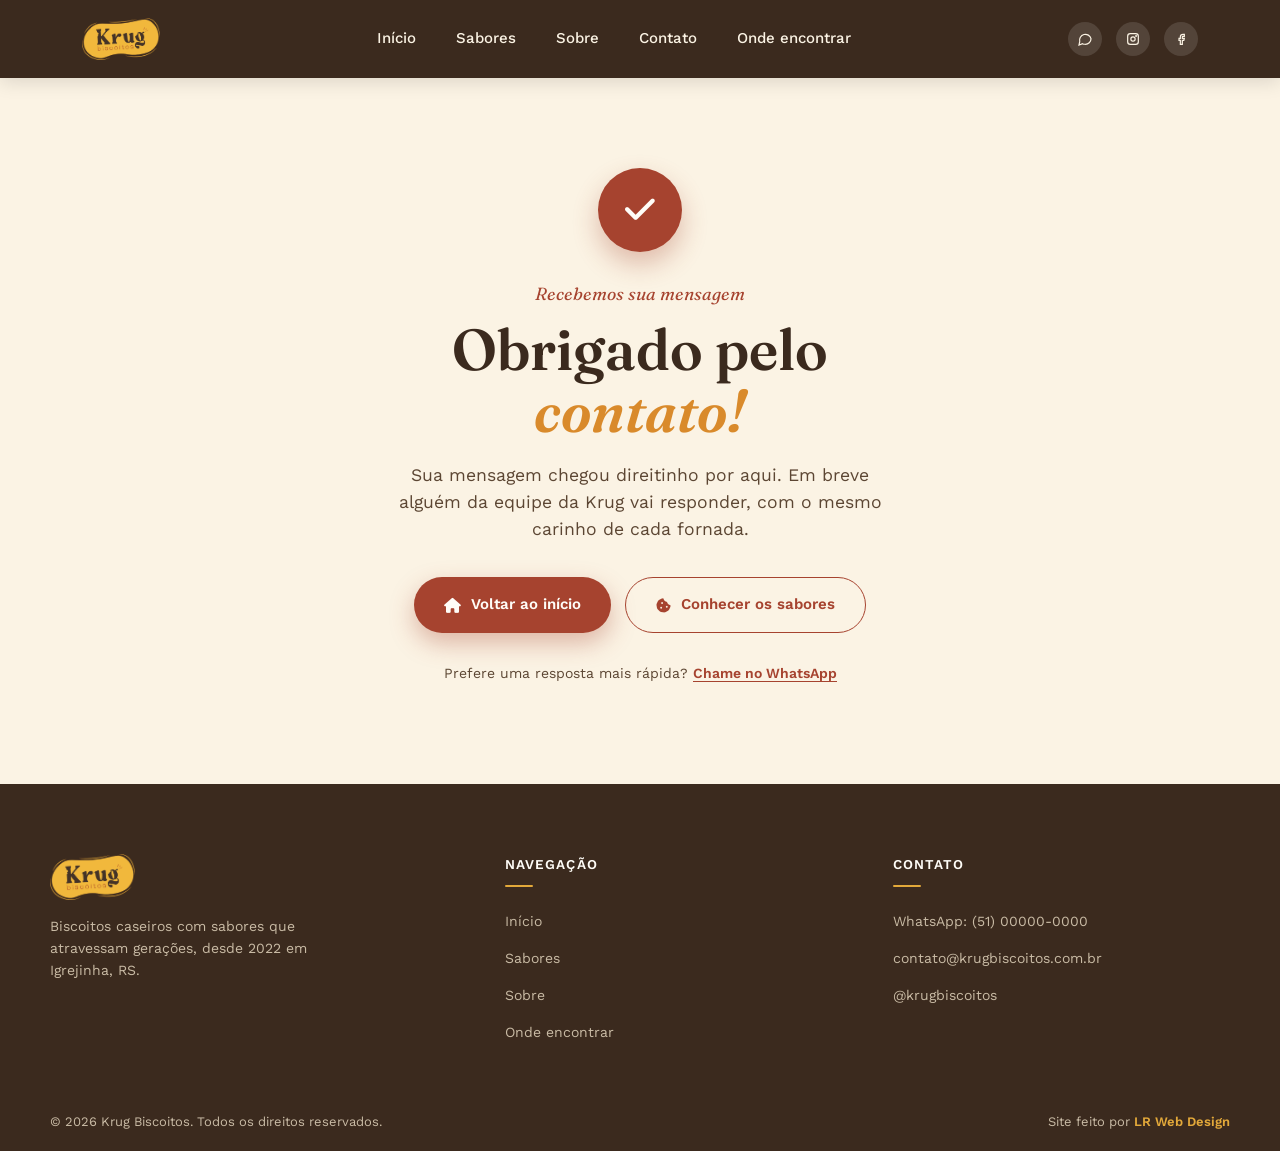
==== obrigado.html @ 1821d2ed "novos ajustes" ====
<!DOCTYPE html>
<html lang="pt-BR">
<head>
  <meta charset="UTF-8">
  <meta name="viewport" content="width=device-width, initial-scale=1">
  <title>Mensagem enviada | Krug Biscoitos</title>
  <meta name="robots" content="noindex"> <!-- para o Google não listar esta página -->

  <!-- Copie do sabores.html: o link do favicon e o do Font Awesome -->

  <link rel="stylesheet" href="css/style.css">
  <link rel="stylesheet" href="https://cdnjs.cloudflare.com/ajax/libs/font-awesome/6.5.1/css/all.min.css">
  <link rel="stylesheet" href="https://cdnjs.cloudflare.com/ajax/libs/font-awesome/6.5.1/css/all.min.css">
</head>
<body>

<header class="site-header">
  <div class="wrap">
    <a href="index.html" class="brand"><img src="assets/logo-krug.png" alt="Krug Biscoitos"></a>
    <nav class="main-nav">
      <ul>
        <li><a href="index.html">Início</a></li>
        <li><a href="sabores.html">Sabores</a></li>
        <li><a href="index.html#sobre">Sobre</a></li>
        <li><a href="index.html#contato">Contato</a></li>
        <li><a href="index.html#onde-encontrar">Onde encontrar</a></li>
      </ul>
    </nav>
    <div class="social-links">
      <a href="#" aria-label="WhatsApp"><svg viewBox="0 0 24 24" width="16" height="16" fill="none" stroke="currentColor" stroke-width="1.8"><path d="M21 11.5a8.4 8.4 0 0 1-8.9 8.4 8.5 8.5 0 0 1-3.8-.9L3 21l1.1-5.1a8.4 8.4 0 1 1 16.9-4.4Z"/></svg></a>
      <a href="#" aria-label="Instagram"><svg viewBox="0 0 24 24" width="16" height="16" fill="none" stroke="currentColor" stroke-width="1.8"><rect x="4" y="4" width="16" height="16" rx="4"/><circle cx="12" cy="12" r="3.2"/><circle cx="16.6" cy="7.4" r="0.6" fill="currentColor"/></svg></a>
      <a href="#" aria-label="Facebook"><svg viewBox="0 0 24 24" width="16" height="16" fill="none" stroke="currentColor" stroke-width="1.8"><path d="M15 8h2V5h-2a4 4 0 0 0-4 4v2H9v3h2v6h3v-6h2.2l.8-3H14V9c0-.6.4-1 1-1Z"/></svg></a>
    </div>
    <button class="nav-toggle" aria-label="Abrir menu" aria-expanded="false">
      <span></span><span></span><span></span>
    </button>
  </div>
  <nav class="mobile-nav">
    <ul>
      <li><a href="index.html">Início</a></li>
      <li><a href="sabores.html">Sabores</a></li>
      <li><a href="index.html#sobre">Sobre</a></li>
      <li><a href="index.html#contato">Contato</a></li>
      <li><a href="index.html#onde-encontrar">Onde encontrar</a></li>
    </ul>
  </nav>
</header>
</header>

<main class="obrigado">
  <div class="obrigado-inner">
    <div class="obrigado-check"><i class="fa-solid fa-check"></i></div>
    <p class="eyebrow">Recebemos sua mensagem</p>
    <h1>Obrigado pelo <em>contato!</em></h1>
    <p>
      Sua mensagem chegou direitinho por aqui. Em breve alguém da equipe da
      Krug vai responder, com o mesmo carinho de cada fornada.
    </p>
    <div class="obrigado-botoes">
      <a href="index.html" class="btn btn-primary"><i class="fa-solid fa-house"></i> Voltar ao início</a>
      <a href="sabores.html" class="btn btn-outline"><i class="fa-solid fa-cookie-bite"></i> Conhecer os sabores</a>
    </div>
    <p class="obrigado-nota">
      Prefere uma resposta mais rápida?
      <a href="HTTPS://WA.ME/5551980302546" target="_blank" rel="noopener">Chame no WhatsApp</a>
    </p>
  </div>
</main>

<footer>
  <div class="wrap footer-top">
    <div class="footer-brand">
      <img src="assets/logo-krug.png" alt="Krug Biscoitos">
      <p>Biscoitos caseiros com sabores que atravessam gerações, desde 2022 em Igrejinha, RS.</p>
    </div>
    <div class="footer-col">
      <h4>Navegação</h4>
      <ul>
        <li><a href="index.html">Início</a></li>
        <li><a href="sabores.html">Sabores</a></li>
        <li><a href="index.html#sobre">Sobre</a></li>
        <li><a href="index.html#onde-encontrar">Onde encontrar</a></li>
      </ul>
    </div>
    <div class="footer-col">
      <h4>Contato</h4>
      <ul>
        <li><a href="#">WhatsApp: (51) 00000-0000</a></li>
        <li><a href="#">contato@krugbiscoitos.com.br</a></li>
        <li><a href="#">@krugbiscoitos</a></li>
      </ul>
    </div>
  </div>
  <div class="wrap footer-bottom">
    <span>&copy; 2026 Krug Biscoitos. Todos os direitos reservados.</span>
    <span>Site feito por <a href="https://lrwebdesign.com.br" target="_blank">LR Web Design</a></span>
  </div>
</footer>

<script src="js/main.js"></script>
</body>
</html>
---- css/style.css ----
@import url("https://fonts.googleapis.com/css2?family=Fraunces:ital,opsz,wght@0,9..144,400;0,9..144,500;0,9..144,600;1,9..144,500&family=Work+Sans:wght@400;500;600&display=swap");

:root {
  --cream: #fbf3e4;
  --cream-dark: #f1e4c8;
  --ink: #3b2a1e;
  --ink-soft: #5c4633;
  --mustard: #e3a93a;
  --mustard-deep: #c98a22;
  --terracotta: #a6432f;
  --terracotta-deep: #8a3524;
  --white: #fffdf8;

  --serif: "Fraunces", Georgia, serif;
  --sans: "Work Sans", -apple-system, sans-serif;

  --container: 1180px;
}

* {
  margin: 0;
  padding: 0;
  box-sizing: border-box;
}

html {
  scroll-behavior: smooth;
}

body {
  font-family: var(--sans);
  color: var(--ink);
  background: var(--cream);
  line-height: 1.55;
  -webkit-font-smoothing: antialiased;
}

img {
  max-width: 100%;
  display: block;
}

a {
  color: inherit;
  text-decoration: none;
}

.wrap {
  max-width: var(--container);
  margin: 0 auto;
  padding: 0 32px;
}

h1,
h2,
h3 {
  font-family: var(--serif);
  font-weight: 600;
  color: var(--ink);
  line-height: 1.1;
}

/* ---------- Placeholder photo blocks ----------
   Swap the element carrying .ph-photo for a real <img>.
   data-ph shows what should go there; remove it once replaced. */
.ph-photo {
  position: relative;
  background: repeating-linear-gradient(
    135deg,
    #e9d7b3,
    #e9d7b3 12px,
    #e0cb9e 12px,
    #e0cb9e 24px
  );
  display: flex;
  align-items: flex-end;
  overflow: hidden;
}
.ph-photo::after {
  content: attr(data-ph);
  display: block;
  width: 100%;
  padding: 10px 14px;
  font-size: 13px;
  font-family: var(--sans);
  color: var(--white);
  background: rgba(59, 42, 30, 0.72);
}

/* ---------- Scroll reveal ---------- */
.reveal {
  opacity: 0;
  transform: translateY(26px);
  transition:
    opacity 0.7s ease,
    transform 0.7s ease;
}
.reveal.is-visible {
  opacity: 1;
  transform: translateY(0);
}
@media (prefers-reduced-motion: reduce) {
  .reveal {
    transition: none;
    opacity: 1;
    transform: none;
  }
}
/* ---------- Header ---------- */
body {
  padding-top: 0px;
}
.site-header {
  position: sticky;
  top: 0;
  left: 0;
  right: 0;
  z-index: 100;
  padding: 18px 0;
  background: var(--ink);
  box-shadow: 0 4px 18px rgba(0, 0, 0, 0.12);
  transition: box-shadow 0.3s ease;
}
.site-header.is-scrolled {
  box-shadow: 0 10px 28px rgba(0, 0, 0, 0.32);
}
.site-header .wrap {
  display: flex;
  align-items: center;
  justify-content: space-between;
}
.brand img {
  height: 42px;
  transform-origin: left center;
  transition: transform 0.3s ease;
}
.site-header.is-scrolled .brand img {
  transform: scale(0.88);
}

/* Menu desktop */
.main-nav ul {
  list-style: none;
  display: flex;
  gap: 40px;
  align-items: center;
}
.main-nav a {
  position: relative;
  display: inline-block;
  font-size: 15px;
  font-weight: 500;
  color: var(--cream);
  padding: 6px 0;
  transition: color 0.2s ease;
}
/* tracinho que cresce */
.main-nav a::after {
  content: "";
  position: absolute;
  left: 0;
  right: 0;
  bottom: 0;
  height: 2px;
  border-radius: 2px;
  background: var(--mustard);
  transform: scaleX(0);
  transform-origin: left;
  transition: transform 0.3s ease;
}
/* migalha em cima do link ativo */
.main-nav a::before {
  content: "";
  position: absolute;
  top: -7px;
  left: 50%;
  width: 6px;
  height: 6px;
  border-radius: 50%;
  background: var(--mustard);
  transform: translateX(-50%) scale(0);
  transition: transform 0.35s cubic-bezier(0.34, 1.56, 0.64, 1);
}
.main-nav a:hover,
.main-nav a.is-active {
  color: var(--mustard);
}
.main-nav a:hover::after,
.main-nav a.is-active::after {
  transform: scaleX(1);
}
.main-nav a.is-active::before {
  transform: translateX(-50%) scale(1);
}

.social-links {
  display: flex;
  gap: 14px;
}
.social-links a {
  width: 34px;
  height: 34px;
  border-radius: 50%;
  background: rgba(255, 255, 255, 0.12);
  display: flex;
  align-items: center;
  justify-content: center;
  color: var(--cream);
  font-size: 15px;
  transition:
    background 0.2s ease,
    transform 0.2s ease;
}
.social-links a:hover {
  background: var(--terracotta);
  transform: translateY(-2px);
}

/* Botão hamburguer (some no desktop, aparece no mobile) */
.nav-toggle {
  display: none;
  flex-direction: column;
  justify-content: center;
  gap: 5px;
  width: 40px;
  height: 40px;
  border: none;
  background: transparent;
  cursor: pointer;
  padding: 0;
  flex-shrink: 0;
}
.nav-toggle span {
  display: block;
  width: 24px;
  height: 2px;
  background: var(--cream);
  border-radius: 2px;
  transition:
    transform 0.25s ease,
    opacity 0.25s ease;
}
.nav-toggle[aria-expanded="true"] span:nth-child(1) {
  transform: translateY(7px) rotate(45deg);
}
.nav-toggle[aria-expanded="true"] span:nth-child(2) {
  opacity: 0;
}
.nav-toggle[aria-expanded="true"] span:nth-child(3) {
  transform: translateY(-7px) rotate(-45deg);
}

/* Painel do menu mobile (escondido por padrão, aberto via JS) */
.mobile-nav {
  position: absolute;
  top: 100%;
  left: 0;
  right: 0;
  max-height: 0;
  overflow: hidden;
  background: var(--ink);
  transition: max-height 0.35s ease;
}
.mobile-nav ul {
  list-style: none;
  padding: 8px 32px 20px;
  display: grid;
  gap: 4px;
}
.mobile-nav a {
  display: block;
  padding: 12px 4px;
  font-size: 16px;
  font-weight: 500;
  color: var(--cream);
  border-bottom: 1px solid rgba(255, 255, 255, 0.08);
  transition:
    color 0.2s ease,
    padding-left 0.2s ease;
}
.mobile-nav a:hover,
.mobile-nav a.is-active {
  color: var(--mustard);
  padding-left: 12px;
}
.site-header.nav-open .mobile-nav {
  max-height: 400px;
}

/* Itens entram um por um */
.mobile-nav li {
  opacity: 0;
  transform: translateY(-10px);
  transition:
    opacity 0.3s ease,
    transform 0.3s ease;
}
.site-header.nav-open .mobile-nav li {
  opacity: 1;
  transform: translateY(0);
}
.site-header.nav-open .mobile-nav li:nth-child(1) {
  transition-delay: 0.08s;
}
.site-header.nav-open .mobile-nav li:nth-child(2) {
  transition-delay: 0.13s;
}
.site-header.nav-open .mobile-nav li:nth-child(3) {
  transition-delay: 0.18s;
}
.site-header.nav-open .mobile-nav li:nth-child(4) {
  transition-delay: 0.23s;
}
.site-header.nav-open .mobile-nav li:nth-child(5) {
  transition-delay: 0.28s;
}

@media (prefers-reduced-motion: reduce) {
  .site-header,
  .brand img,
  .main-nav a,
  .main-nav a::before,
  .main-nav a::after,
  .mobile-nav,
  .mobile-nav li {
    transition: none;
  }
}
/* ---------- Hero ---------- */
.hero {
  position: relative;
  min-height: calc(100vh - 84px);
  display: flex;
  align-items: flex-end;
  color: var(--white);
}
.hero .ph-photo {
  position: absolute;
  inset: 0;
  z-index: -2;
  background-attachment: fixed;
}

.hero::before {
  content: "";
  position: absolute;
  inset: 0;
  background-image:
    linear-gradient(
      180deg,
      rgba(20, 13, 7, 0.15) 0%,
      rgba(20, 13, 7, 0.75) 65%,
      rgba(20, 13, 7, 0.85) 100%
    ),
    url(../imagens/imagens/hero_krug_biscoitos.png);
  background-position: center;
  background-size: cover;
  z-index: -1;
}
.hero-content {
  padding: 0 32px 90px;
  max-width: 620px;
  margin-left: max(24px, calc((100vw - var(--container)) / 2 - 80px));
}
.hero-badge {
  display: inline-flex;
  align-items: center;
  gap: 10px;
  font-size: 14px;
  color: var(--mustard);
  margin-bottom: 22px;
}
.hero-badge::before {
  content: "";
  width: 26px;
  height: 1px;
  background: var(--mustard);
}

.hero h1 {
  font-size: clamp(2.6rem, 6vw, 4.4rem);
  margin-bottom: 22px;
  color: var(--white);
}
.hero h1 em {
  font-style: italic;
  color: var(--mustard);
}
.hero p {
  font-size: 1.05rem;
  max-width: 440px;
  color: #f1e9da;
  margin-bottom: 34px;
}

@media (max-width: 700px) {
  .hero::before {
    background-position: 75% center;
  }
  .hero-content {
    padding-bottom: 0px; /* era 90px vindo do desktop */
  }
  .hero-badge {
    font-size: 14px;
    margin-bottom: 12px;
  }
  .hero h1 {
    font-size: clamp(2.5rem, 8vw, 2.6rem);
    margin-bottom: 12px;
  }
  .hero p {
    font-size: 0.92rem;
    max-width: 100%;
    margin-bottom: 16px;
  }
  .hero .btn {
    padding: 10px 22px;
    font-size: 14px;
  }
}

.hero-highlights {
  display: none; /* escondido por padrão (mobile) */
}

@media (min-width: 901px) {
  .hero-highlights {
    display: flex;
    gap: 38px;
    position: absolute;
    left: 50%;
    transform: translateX(
      -15%
    ); /* puxa levemente pra direita do centro exato */
    bottom: 90px;
    z-index: 1;
  }
  .highlight-item {
    display: flex;
    flex-direction: column;
    align-items: center;
    text-align: center;
    gap: 12px;
  }
  .highlight-item i {
    font-size: 34px;
    color: var(--mustard);
  }
  .highlight-item span {
    font-size: 14px;
    font-weight: 600;
    color: var(--white);
    max-width: 110px;
    line-height: 1.3;
  }
}

.btn {
  display: inline-flex;
  align-items: center;
  gap: 10px;
  padding: 15px 30px;
  border-radius: 999px;
  font-family: var(--sans);
  font-weight: 600;
  font-size: 15px;
  border: none;
  cursor: pointer;
  transition:
    transform 0.2s ease,
    box-shadow 0.2s ease;
}
.btn:hover {
  transform: translateY(-2px);
}
.btn-primary {
  background: var(--terracotta);
  color: var(--white);
  box-shadow: 0 10px 24px rgba(166, 67, 47, 0.35);
}
.btn-primary:hover {
  background: var(--terracotta-deep);
}
.btn-outline {
  background: transparent;
  border: 1.5px solid currentColor;
}

.scroll-hint {
  display: inline-flex;
  align-items: center;
  gap: 10px;
  font-family: var(--serif);
  font-style: italic;
  font-size: 1.05rem;
  color: var(--terracotta);
}
.scroll-hint svg {
  width: 20px;
  height: 20px;
  animation: hint-bounce 1.8s ease-in-out infinite;
}
@keyframes hint-bounce {
  0%,
  100% {
    transform: translateY(0);
  }
  50% {
    transform: translateY(5px);
  }
}
@media (prefers-reduced-motion: reduce) {
  .scroll-hint svg {
    animation: none;
  }
}

/* Seta do botão "Conheça nossos momentos": aponta para a direita (as imagens) */
.momentos .scroll-hint svg {
  rotate: -90deg; /* a seta que apontava pra baixo passa a apontar pra direita */
}

/* No celular a galeria fica acima do texto, então a seta aponta pra cima */
@media (max-width: 900px) {
  .momentos .scroll-hint svg {
    rotate: 180deg;
  }
}

/* Ícones do hero com fundo redondo */
.highlight-item i {
  width: 72px;
  height: 72px;
  border-radius: 50%;
  display: flex;
  align-items: center;
  justify-content: center;
  font-size: 28px;
  color: var(--mustard);
  background: rgba(255, 255, 255, 0.14);
  -webkit-backdrop-filter: blur(6px);
  backdrop-filter: blur(6px);
  transition:
    transform 0.25s ease,
    background 0.25s ease;
}
.highlight-item:hover i {
  transform: translateY(-4px);
  background: rgba(255, 255, 255, 0.22);
}

/* ---------- Section basics ---------- */
section {
  padding: 120px 0;
}
.eyebrow {
  font-family: var(--serif);
  font-style: italic;
  font-size: 1.05rem;
  color: var(--terracotta);
  margin-bottom: 14px;
}
.section-head {
  max-width: 620px;
  margin-bottom: 64px;
}
.section-head h2 {
  font-size: clamp(1.9rem, 3.4vw, 2.7rem);
}
.section-head p {
  color: var(--ink-soft);
  margin-top: 18px;
  font-size: 1.05rem;
}

/* ---------- Momentos ---------- */
.momentos {
  background: var(--cream);
  display: flex;
  align-items: stretch;
  height: 640px;
  overflow: hidden;
  padding: 0; /* zera qualquer padding herdado de "section" */
  box-sizing: border-box; /* garante que padding não some por fora da altura */
}

.momentos-text-wrap {
  flex: 0 0 38%;
  min-width: 0;
  display: flex;
  align-items: center;
  padding: 60px 40px 60px max(24px, calc((100vw - var(--container)) / 2 - 80px));
}
.momentos-text {
  max-width: 500px;
}
.momentos-text h2 {
  margin-bottom: 22px;
  font-size: clamp(2rem, 3vw, 2.8rem);
}
.momentos-text p {
  color: var(--ink-soft);
  margin-bottom: 30px;
  font-size: 1.1rem;
}

.momentos-text .eyebrow {
  font-size: clamp(2rem, 3vw, 2.8rem);
  color: var(--terracotta);
}

.momentos-text .scroll-hint {
  display: inline-flex;
  align-items: center;
  gap: 8px;
  padding: 10px 20px;
  border: 1px solid currentColor; /* usa a mesma cor do texto na borda */
  border-radius: 999px;
  background-color: #8a3524; /* 999px = totalmente arredondado (pill) */
  color: var(--cream-dark);
}

.momentos-gallery {
  flex: 1 1 62%; /* galeria ocupa o resto, maior que o texto */
  min-width: 0;
  min-height: 0; /* <- ESSENCIAL: sem isso o grid interno estoura a section */
  height: 100%;
  display: grid;
  grid-template-columns: repeat(5, 1fr);
  grid-template-rows: repeat(4, 1fr);
  grid-template-areas:
    "a a b c d"
    "a a b e d"
    "f g h h i"
    "f j k l i";
}

.momentos-gallery .g1 {
  grid-area: a;
}
/* Vídeo dentro da galeria: preenche o quadro, sem barra de controles */
.momentos-gallery .ph-photo video {
  position: absolute;
  inset: 0;
  width: 100%;
  height: 100%;
  object-fit: cover;
  object-position: center; /* enquadramento: veja a dica abaixo */
  display: block;
  pointer-events: none; /* impede que os controles apareçam ao passar o mouse */
}
.momentos-gallery .ph-photo video::-webkit-media-controls,
.momentos-gallery .ph-photo video::-webkit-media-controls-panel,
.momentos-gallery
  .ph-photo
  video::-webkit-media-controls-start-playback-button {
  display: none !important;
}
/* Vídeo da galeria: quadro alto, ocupando 2 linhas da grade */
/* Vídeos com lugar definido na grade */
.momentos-gallery .g2 {
  grid-area: b;
}
.momentos-gallery .g2,
.momentos-gallery .g10 {
  background: #2a1a10; /* cor de fundo enquanto o vídeo carrega */
}
.momentos-gallery .g3 {
  grid-area: c;
}
.momentos-gallery .g4 {
  grid-area: d;
}
.momentos-gallery .g5 {
  grid-area: e;
}
.momentos-gallery .g6 {
  grid-area: f;
}
.momentos-gallery .g7 {
  grid-area: g;
}
.momentos-gallery .g8 {
  grid-area: h;
}
.momentos-gallery .g9 {
  grid-area: i;
}
.momentos-gallery .g10 {
  grid-area: j;
}
.momentos-gallery .g11 {
  grid-area: k;
}
.momentos-gallery .g12 {
  grid-area: l;
}

/* Quadros de frase na galeria (fundo amarelo da marca) */
.momentos-gallery .frase-card {
  display: flex;
  flex-direction: column;
  align-items: center;
  justify-content: center;
  text-align: center;
  gap: 6px;
  padding: 10px 14px;
  background: var(--mustard);
  background-image: none; /* tira o listrado de placeholder, se existir */
  color: #3b2412;
  overflow: hidden;
}
.momentos-gallery .frase-card::after {
  display: none; /* tira a etiqueta "foto" do placeholder */
}
.momentos-gallery .frase-card i {
  font-size: 16px;
  line-height: 1;
  color: var(--terracotta);
}
.momentos-gallery .frase-card p {
  margin: 0;
  font-family: var(--serif);
  font-style: italic;
  font-weight: 500;
  font-size: clamp(0.85rem, 1.05vw, 1.05rem);
  line-height: 1.2;
  color: #3b2412;
}
.momentos-gallery .frase-card span {
  font-size: 9.5px;
  font-weight: 600;
  letter-spacing: 0.12em;
  text-transform: uppercase;
  line-height: 1;
  color: var(--terracotta-deep);
}

@media (max-width: 700px) {
  .momentos-gallery .frase-card {
    padding: 8px 10px;
    gap: 4px;
  }
  .momentos-gallery .frase-card i {
    font-size: 13px;
  }
  .momentos-gallery .frase-card p {
    font-size: 0.78rem;
  }
  .momentos-gallery .frase-card span {
    font-size: 8.5px;
  }
}

.momentos-gallery .ph-photo {
  min-width: 0;
  min-height: 0; /* <- mesma correção, aqui nas células */
  position: relative;
  overflow: hidden;
  cursor: zoom-in;
}
.momentos-gallery .ph-photo::after {
  display: none;
}
.momentos-gallery .ph-photo img {
  width: 100%;
  height: 100%;
  object-fit: cover;
  display: block;
}
.momentos-gallery .ph-photo .overlay {
  position: absolute;
  inset: 0;
  background: linear-gradient(
    0deg,
    rgba(59, 42, 30, 0.75),
    rgba(59, 42, 30, 0.05)
  );
  opacity: 0;
  transition: opacity 0.3s ease;
  display: flex;
  align-items: flex-end;
  padding: 12px;
}
.momentos-gallery .ph-photo:hover .overlay {
  opacity: 1;
}
.momentos-gallery .ph-photo .overlay span {
  color: var(--white);
  font-size: 12.5px;
}

/* "Mais que biscoitos" com mais destaque */
.momentos .eyebrow {
  font-size: clamp(2.4rem, 5vw, 3.6rem);
  font-weight: 700;
  line-height: 1.1;
}
.momentos .eyebrow .destaque {
  color: #d98a2b; /* laranja; troque aqui se quiser outro tom */
}

@media (max-width: 900px) {
  .momentos {
    height: auto;
  }
  .momentos-gallery {
    grid-template-rows: repeat(4, 130px);
  }
}
@media (max-width: 600px) {
  .momentos {
    flex-direction: column;
    height: auto;
  }
  .momentos-text-wrap {
    flex: none;
    padding: 60px 24px;
  }
  .momentos-gallery {
    height: auto;
    grid-template-columns: repeat(2, 1fr);
    grid-template-rows: repeat(8, 100px);
    grid-template-areas:
      "a a"
      "a a"
      "b c"
      "d e"
      "f h"
      "i j"
      "g k"
      "l l";
  }
}

/* Título da seção "momentos" */
.momentos-text h2 {
  font-size: clamp(2.2rem, 3.6vw, 3.4rem);
  line-height: 1.08;
  margin-bottom: 24px;
}
.momentos-text h2 .destaque {
  font-style: italic;
  color: #d98a2b; /* mesmo laranja de antes */
}
/* ---------- Lightbox ---------- */
.lightbox {
  position: fixed;
  inset: 0;
  background: rgba(20, 13, 7, 0.93);
  display: flex;
  align-items: center;
  justify-content: center;
  padding: 40px;
  z-index: 999;
  opacity: 0;
  visibility: hidden;
  transition: opacity 0.25s ease;
}
.lightbox.is-open {
  opacity: 1;
  visibility: visible;
}
.lightbox-frame {
  max-width: 880px;
  width: 100%;
}
.lightbox-media {
  width: 100%;
  aspect-ratio: 4/3;
  border-radius: 12px;
  background-color: #e9d7b3;
  background-repeat: no-repeat;
}
.lightbox-media img {
  width: 100%;
  height: 100%;
  object-fit: cover;
  border-radius: 12px;
  display: block;
}
.lightbox-caption {
  color: var(--cream);
  text-align: center;
  margin-top: 18px;
  font-family: var(--serif);
  font-style: italic;
  font-size: 1.1rem;
}
.lightbox-close {
  position: absolute;
  top: 26px;
  right: 34px;
  background: none;
  border: none;
  color: var(--cream);
  font-size: 34px;
  line-height: 1;
  cursor: pointer;
}

/* ---------- Parallax com botões das linhas ---------- */
.quote-parallax {
  position: relative;
  min-height: 60vh;
  display: flex;
  align-items: center;
  justify-content: center;
  padding: 80px 24px;
  color: var(--white);
  background-attachment: fixed;
  background-position: center;
  background-size: cover;
  background-image: url(../imagens/imagens/hero_2.webp);
}
.quote-parallax::before {
  content: "";
  position: absolute;
  inset: 0;
  background: rgba(20, 13, 7, 0.35);
}

.linhas-botoes {
  position: relative; /* fica acima do escurecimento */
  display: flex;
  gap: 22px;
  flex-wrap: wrap;
  justify-content: center;
}

.linha-btn {
  position: relative;
  overflow: hidden;
  display: grid;
  grid-template-columns: 56px auto auto;
  align-items: center;
  column-gap: 16px;
  min-width: 300px;
  padding: 18px 26px 18px 20px;
  border-radius: 18px;
  color: var(--white);
  box-shadow: 0 16px 34px rgba(0, 0, 0, 0.38);
  transition:
    transform 0.25s ease,
    box-shadow 0.25s ease,
    filter 0.25s ease;
}
.linha-btn:hover {
  transform: translateY(-5px);
  box-shadow: 0 24px 44px rgba(0, 0, 0, 0.48);
  filter: brightness(1.06);
}


.linha-doces {
  background: var(--mustard);
  color: var(--ink);
}
.linha-palitos {
  background: var(--terracotta);
}

.linha-icone {
  width: 56px;
  height: 56px;
  border-radius: 50%;
  display: flex;
  align-items: center;
  justify-content: center;
  font-size: 23px;
  background: rgba(255, 255, 255, 0.22);
  transition: transform 0.3s ease;
}
.linha-doces .linha-icone {
  background: rgba(59, 42, 30, 0.14);
}
.linha-btn:hover .linha-icone {
  transform: rotate(-12deg) scale(1.1);
}

.linha-texto small {
  display: block;
  font-size: 13.5px;
  opacity: 0.85;
}
.linha-texto strong {
  display: block;
  font-family: var(--serif);
  font-size: 1.6rem;
  font-weight: 600;
  line-height: 1.15;
}
.linha-seta {
  font-size: 18px;
  transition: transform 0.25s ease;
}
.linha-btn:hover .linha-seta {
  transform: translateX(6px);
}

@media (prefers-reduced-motion: reduce) {
  .linha-btn,
  .linha-icone,
  .linha-seta {
    transition: none;
  }
}
@media (max-width: 768px) {
  .quote-parallax {
    background-attachment: scroll;
    min-height: auto;
    padding: 64px 24px;
  }
  .linhas-botoes {
    flex-direction: column;
    align-items: stretch;
    width: 100%;
    max-width: 340px;
    gap: 16px;
  }
  .linha-btn {
    min-width: 0;
    grid-template-columns: 48px 1fr auto;
    padding: 16px 20px 16px 16px;
  }
  .linha-icone {
    width: 48px;
    height: 48px;
    font-size: 20px;
  }
  .linha-texto strong {
    font-size: 1.35rem;
  }
}
/* ---------- Sobre ---------- */
.sobre {
  background: var(--ink);
  color: var(--cream);
  padding: 0;
  display: grid;
  /* foto | fundadora | oktoberfest */
  grid-template-columns: 28% minmax(0, 1fr) minmax(0, 1fr);
  align-items: stretch;
}

/* ---- Foto ---- */
.sobre-photo {
  border-radius: 0;
  height: 100%;
  min-height: 680px;
  width: 100%;
  object-fit: cover;
  object-position: center top;
  display: block;
}

/* ---- Colunas de texto ---- */
.sobre-fundadora,
.sobre-oktober {
  padding: 100px 44px;
  align-self: center;
}
.sobre-oktober {
  align-self: stretch;
  display: flex;
  flex-direction: column;
  justify-content: center;
  background: rgba(255, 255, 255, 0.04);
  border-left: 1px solid rgba(255, 255, 255, 0.08);
}

.sobre .eyebrow {
  color: var(--mustard);
}
.sobre h2 {
  color: var(--white);
  font-size: clamp(1.6rem, 2.3vw, 2.2rem);
  line-height: 1.15;
  margin-bottom: 8px;
}
.sobre h2 em {
  font-style: italic;
  color: var(--mustard);
}

/* ---- Fundadora ---- */
.sobre-fundadora-texto {
  margin-top: 22px;
}
.sobre-fundadora-texto p {
  color: #e5d8c2;
  font-size: 1rem;
  line-height: 1.7;
}
.sobre-fundadora-texto p + p {
  margin-top: 14px;
}
.sobre-assinatura {
  margin-top: 32px;
  padding-top: 24px;
  border-top: 1px solid rgba(255, 255, 255, 0.14);
}
.sobre-assinatura strong {
  display: block;
  font-family: var(--serif);
  font-size: 1.25rem;
  color: var(--white);
}
.sobre-assinatura span {
  display: block;
  font-size: 13px;
  color: var(--mustard);
  letter-spacing: 0.04em;
  margin-top: 2px;
}
.sobre-assinatura-frase {
  margin-top: 18px;
  font-family: var(--serif);
  font-style: italic;
  font-size: 1.05rem;
  color: #d9cbb6;
}

/* ---- Oktoberfest ---- */
.sobre-oktober blockquote {
  font-family: var(--serif);
  font-size: 1.2rem;
  font-style: italic;
  line-height: 1.5;
  color: var(--white);
  border-left: 2px solid var(--mustard);
  padding-left: 20px;
  margin: 24px 0 20px;
}
.sobre-body {
  color: #e5d8c2;
  font-size: 1rem;
  line-height: 1.7;
}
.sobre-body + .sobre-body {
  margin-top: 14px;
}

/* Pilares empilhados: ícone ao lado do texto */
.sobre-pilares {
  list-style: none;
  margin: 32px 0;
  padding: 0;
  display: grid;
  grid-template-columns: 1fr;
  gap: 18px;
}
.sobre-pilares li {
  display: grid;
  grid-template-columns: 48px 1fr;
  column-gap: 16px;
  row-gap: 2px;
  align-items: center;
}
.pilar-icon {
  grid-row: 1 / span 2;
  width: 48px;
  height: 48px;
  border-radius: 50%;
  border: 1px solid rgba(227, 169, 58, 0.5);
  display: flex;
  align-items: center;
  justify-content: center;
  color: var(--mustard);
  font-size: 18px;
}
.sobre-pilares strong {
  font-size: 15px;
  color: var(--white);
  align-self: end;
}
.sobre-pilares li > span:last-child {
  font-size: 13.5px;
  color: #d9cbb6;
  line-height: 1.4;
  align-self: start;
}

/* Números */
.sobre-stats {
  display: flex;
  gap: 36px;
  padding-top: 26px;
  border-top: 1px solid rgba(255, 255, 255, 0.14);
}
.sobre-stats div strong {
  display: block;
  font-family: var(--serif);
  font-size: 1.8rem;
  color: var(--mustard);
}
.sobre-stats div span {
  font-size: 12.5px;
  color: #d9cbb6;
}

/* ---------- Sobre: coluna Oktoberfest em mostarda ---------- */
.sobre .sobre-oktober {
  background: var(--mustard);
  border-left: 0;
  color: var(--ink);
}

.sobre .sobre-oktober .eyebrow {
  color: var(--terracotta, #8a3b1e);
}
.sobre .sobre-oktober h2 {
  color: var(--ink);
}
.sobre .sobre-oktober h2 em {
  color: var(--terracotta, #8a3b1e);
}

.sobre .sobre-oktober blockquote {
  color: var(--ink);
  border-left-color: var(--ink);
}
.sobre .sobre-oktober .sobre-body {
  color: var(--ink);
}

/* Pilares */
.sobre .sobre-oktober .pilar-icon {
  border-color: rgba(43, 24, 12, 0.45);
  color: var(--ink);
}
.sobre .sobre-oktober .sobre-pilares strong {
  color: var(--ink);
}
.sobre .sobre-oktober .sobre-pilares li > span:last-child {
  color: rgba(43, 24, 12, 0.8);
}

/* Números */
.sobre .sobre-oktober .sobre-stats {
  border-top-color: rgba(43, 24, 12, 0.25);
}
.sobre .sobre-oktober .sobre-stats div strong {
  color: var(--terracotta, #8a3b1e);
}
.sobre .sobre-oktober .sobre-stats div span {
  color: rgba(43, 24, 12, 0.8);
}

/* ---------- Sobre: texto justificado ---------- */
.sobre-fundadora-texto p,
.sobre .sobre-oktober .sobre-body {
  text-align: justify;
  text-justify: inter-word;
  hyphens: auto;
  -webkit-hyphens: auto;
}

/* ---------- Sobre: pilares em cards vermelhos ---------- */
.sobre .sobre-oktober .sobre-pilares {
  gap: 12px;
  margin: 28px 0;
}
.sobre .sobre-oktober .sobre-pilares li {
  background: var(--terracotta);
  border-radius: 16px;
  padding: 14px 18px;
  box-shadow: 0 8px 18px rgba(138, 53, 36, 0.28);
  transition:
    transform 0.25s ease,
    box-shadow 0.25s ease,
    background 0.25s ease;
}
.sobre .sobre-oktober .sobre-pilares li:hover {
  transform: translateY(-3px);
  background: var(--terracotta-deep);
  box-shadow: 0 14px 26px rgba(138, 53, 36, 0.38);
}
.sobre .sobre-oktober .pilar-icon {
  background: var(--mustard);
  border: 0;
  color: var(--ink);
  font-size: 19px;
}
.sobre .sobre-oktober .sobre-pilares strong {
  color: var(--white);
  font-size: 15.5px;
}
.sobre .sobre-oktober .sobre-pilares li > span:last-child {
  color: #f3e3cf;
}

/* No celular a justificação abre buracos, então volta para a esquerda */
@media (max-width: 600px) {
  .sobre-fundadora-texto p,
  .sobre .sobre-oktober .sobre-body {
    text-align: left;
    hyphens: manual;
    -webkit-hyphens: manual;
  }
}

/* No celular, a borda de cima vira só uma divisão discreta */
@media (max-width: 800px) {
  .sobre .sobre-oktober {
    border-top: 0;
  }
}

/* ---- Responsivo ---- */
@media (max-width: 1200px) {
  .sobre {
    grid-template-columns: 1fr 1fr;
  }
  .sobre-photo {
    grid-column: 1 / -1;
    min-height: 340px;
    max-height: 420px;
  }
  .sobre-fundadora,
  .sobre-oktober {
    padding: 64px 32px;
    align-self: stretch;
  }
}

@media (max-width: 800px) {
  .sobre {
    grid-template-columns: 1fr;
  }
  .sobre-fundadora,
  .sobre-oktober {
    padding: 56px 24px;
  }
  .sobre-oktober {
    border-left: 0;
    border-top: 1px solid rgba(255, 255, 255, 0.08);
  }
  .sobre-stats {
    gap: 26px;
  }
}

/* ---------- Onde encontrar ---------- */
.onde {
  background: var(--cream);
  padding: 90px 0;
}
.onde-inner {
  width: min(1200px, 92%);
  margin: 0 auto;
  display: grid;
  grid-template-columns: minmax(0, 0.7fr) minmax(0, 1.5fr);
  gap: 48px;
  align-items: stretch;
}

/* ---- Esquerda ---- */
.onde-intro {
  position: relative;
  z-index: 5; /* lista de cidades fica por cima do botão do WhatsApp */
  display: flex;
  flex-direction: column;
  justify-content: center;
}
.onde .eyebrow {
  color: var(--terracotta);
}
.onde h2 {
  color: var(--ink);
  font-size: clamp(2.2rem, 4vw, 3.2rem);
  line-height: 1.05;
  margin-bottom: 14px;
}
.onde h2 em {
  font-style: italic;
  color: var(--mustard);
}
.onde-lead {
  color: var(--ink);
  opacity: 0.85;
  max-width: 340px;
  margin-bottom: 26px;
}

/* Select customizado */
.onde-select {
  position: relative;
  max-width: 380px;
  margin-bottom: 16px;
}
.onde-select-btn {
  width: 100%;
  display: flex;
  align-items: center;
  gap: 14px;
  background: var(--white);
  border: 1px solid rgba(59, 42, 30, 0.14);
  border-radius: 14px;
  padding: 12px 18px;
  font: inherit;
  text-align: left;
  color: var(--ink);
  cursor: pointer;
  transition:
    border-color 0.2s ease,
    box-shadow 0.2s ease;
}
.onde-select-btn:hover {
  border-color: rgba(59, 42, 30, 0.3);
}
.onde-select-btn:focus-visible,
.onde-select.is-open .onde-select-btn {
  outline: none;
  border-color: var(--mustard);
  box-shadow: 0 0 0 3px rgba(227, 169, 58, 0.25);
}
.onde-select-icon {
  color: var(--terracotta);
  font-size: 20px;
}
.onde-select-text {
  flex: 1;
  display: flex;
  flex-direction: column;
}
.onde-select-text small {
  font-size: 11.5px;
  color: rgba(59, 42, 30, 0.6);
}
.onde-select-text strong {
  font-weight: 600;
  font-size: 1.05rem;
}
.onde-select-chevron {
  font-size: 13px;
  transition: transform 0.25s ease;
}
.onde-select.is-open .onde-select-chevron {
  transform: rotate(180deg);
}

/* Lista que abre */
.onde-select-lista {
  position: absolute;
  top: calc(100% + 8px);
  left: 0;
  right: 0;
  z-index: 20;
  list-style: none;
  margin: 0;
  padding: 6px;
  background: var(--white);
  border: 0;
  border-radius: 14px;
  box-shadow: 0 14px 32px rgba(59, 42, 30, 0.18);
  max-height: 260px;
  overflow-y: auto;
  opacity: 0;
  visibility: hidden;
  transform: translateY(-6px);
  transition:
    opacity 0.2s ease,
    transform 0.2s ease,
    visibility 0.2s;
}
.onde-select.is-open .onde-select-lista {
  opacity: 1;
  visibility: visible;
  transform: translateY(0);
}
.onde-select-lista li {
  display: flex;
  align-items: center;
  justify-content: space-between;
  padding: 11px 14px;
  border-radius: 10px;
  font-size: 0.98rem;
  color: var(--ink);
  cursor: pointer;
  transition: background 0.15s ease;
}
.onde-select-lista li:hover {
  background: var(--cream);
}
.onde-select-lista li i {
  display: none;
  color: var(--terracotta);
  font-size: 13px;
}
.onde-select-lista li[aria-selected="true"] {
  background: rgba(227, 169, 58, 0.2);
  font-weight: 600;
}
.onde-select-lista li[aria-selected="true"] i {
  display: block;
}

/* Botão WhatsApp */
.onde-whats {
  display: inline-flex;
  align-items: center;
  justify-content: center;
  gap: 12px;
  background: var(--mustard);
  color: var(--ink);
  border-radius: 14px;
  padding: 16px 24px;
  font-weight: 600;
  max-width: 380px;
  text-decoration: none;
  transition:
    transform 0.2s ease,
    filter 0.2s ease;
}
.onde-whats:hover {
  transform: translateY(-2px);
  filter: brightness(1.05);
}
.onde-whats .fa-whatsapp {
  font-size: 1.3rem;
}

.onde-foto {
  width: min(280px, 70%);
  margin-top: 28px;
  align-self: center; /* centralizada na coluna */
  display: block;
}

/* ---- Direita: painel ---- */
.onde-painel {
  background: var(--terracotta);
  color: var(--cream);
  border-radius: 24px;
  padding: 32px;
}
.onde-painel-topo {
  display: flex;
  align-items: center;
  justify-content: space-between;
  gap: 16px;
  flex-wrap: wrap;
  margin-bottom: 22px;
  min-height: 56px; /* trava a altura do topo do painel */
}
.onde-painel-titulo {
  display: flex;
  align-items: center;
  gap: 14px;
}
.onde-painel-titulo > i {
  color: var(--mustard);
  font-size: 26px;
}
.onde-painel-titulo span {
  display: block;
  font-size: 14px;
  opacity: 0.85;
}
.onde-painel-titulo h3 {
  font-family: var(--serif);
  font-style: italic;
  font-size: clamp(1.6rem, 2.6vw, 2.1rem);
  color: var(--mustard);
  line-height: 1.1;
  margin: 0;
  white-space: nowrap; /* nome da cidade nunca quebra de linha */
}

/* Contador com ícone */
.onde-contador {
  display: inline-flex;
  align-items: center;
  gap: 8px;
  background: rgba(255, 255, 255, 0.14);
  color: var(--white);
  border-radius: 999px;
  padding: 8px 16px;
  font-size: 13.5px;
  font-weight: 600;
  white-space: nowrap;
}
.onde-contador i {
  color: var(--mustard);
}

/* Filtros */
.onde-filtros {
  display: flex;
  flex-wrap: wrap;
  gap: 10px;
  margin-bottom: 22px;
  min-height: 38px;
}
.onde-filtros button {
  font: inherit;
  font-size: 14px;
  background: transparent;
  color: var(--cream);
  border: 1px solid rgba(255, 255, 255, 0.4);
  border-radius: 999px;
  padding: 8px 20px;
  cursor: pointer;
  transition:
    background 0.2s ease,
    color 0.2s ease,
    border-color 0.2s ease;
}
.onde-filtros button:hover {
  border-color: var(--mustard);
}
.onde-filtros button.is-active {
  background: var(--mustard);
  border-color: var(--mustard);
  color: var(--ink);
  font-weight: 600;
}

/* Lista com altura fixa: 3 linhas x 2 colunas = 6 cards
   (mais que isso rola por dentro; troque --linhas para mostrar mais) */
.onde-lista {
  --card-h: 76px;
  --gap: 12px;
  --linhas: 3;
  display: grid;
  grid-template-columns: repeat(2, minmax(0, 1fr));
  grid-auto-rows: var(--card-h);
  align-content: start;
  gap: var(--gap);
  height: calc(
    var(--card-h) * var(--linhas) + var(--gap) * (var(--linhas) - 1)
  );
  overflow-y: auto;
  padding-right: 6px;
  scrollbar-width: thin;
  scrollbar-color: rgba(255, 255, 255, 0.4) transparent;
}
.onde-lista::-webkit-scrollbar {
  width: 6px;
}
.onde-lista::-webkit-scrollbar-thumb {
  background: rgba(255, 255, 255, 0.4);
  border-radius: 999px;
}

/* Cards compactos */
.onde-card {
  display: grid;
  grid-template-columns: 44px minmax(0, 1fr) auto;
  column-gap: 12px;
  align-items: center;
  background: var(--cream);
  color: var(--ink);
  border-radius: 14px;
  padding: 0 14px;
  text-decoration: none;
  transition:
    transform 0.2s ease,
    box-shadow 0.2s ease;
}
.onde-card:hover {
  transform: translateY(-2px);
  box-shadow: 0 8px 18px rgba(0, 0, 0, 0.22);
}
.onde-card-icone {
  width: 44px;
  height: 44px;
  border-radius: 50%;
  display: flex;
  align-items: center;
  justify-content: center;
  color: var(--white);
  font-size: 18px;
}
.onde-card[data-tipo="padaria"] .onde-card-icone {
  background: #c0392b;
}
.onde-card[data-tipo="mercado"] .onde-card-icone {
  background: var(--mustard);
  color: var(--ink);
}
.onde-card[data-tipo="fruteira"] .onde-card-icone {
  background: #6b7a3a;
}

.onde-card-info {
  min-width: 0;
}
.onde-card-info strong {
  display: block;
  font-size: 14.5px;
  line-height: 1.25;
  white-space: nowrap;
  overflow: hidden;
  text-overflow: ellipsis;
}
.onde-card-info small {
  display: block;
  font-size: 12px;
  color: rgba(59, 42, 30, 0.65);
  margin-top: 3px;
  white-space: nowrap;
  overflow: hidden;
  text-overflow: ellipsis;
}
.onde-card-seta {
  color: var(--mustard);
  font-size: 13px;
}

/* Mensagem quando o filtro não tem resultado */
.onde-vazio {
  grid-column: 1 / -1;
  grid-row: 1 / span var(--linhas);
  display: flex;
  align-items: center;
  justify-content: center;
  text-align: center;
  padding: 0 20px;
  background: rgba(255, 255, 255, 0.1);
  border-radius: 14px;
}

/* ---- Responsivo ---- */
@media (max-width: 1000px) {
  .onde-inner {
    grid-template-columns: 1fr;
    gap: 36px;
  }
  .onde-foto {
    display: none; /* tire esta linha se quiser a foto no tablet/celular */
  }
}

@media (max-width: 600px) {
  .onde {
    padding: 60px 0;
  }
  .onde-painel {
    padding: 22px 16px;
    border-radius: 18px;
  }
  /* só no celular: 1 coluna x 6 cards */
  .onde-lista {
    grid-template-columns: 1fr;
    --linhas: 6;
  }
}

/* ---------- Contato ---------- */

.contato {
  /* MESMA margem lateral do hero e da seção diferenciais */
  --dif-gutter: calc(
    max(24px, calc((100vw - var(--container)) / 2 - 80px)) + 32px
  );

  background: var(--cream-dark);
}
.contato .wrap {
  display: grid;
  grid-template-columns: 1fr 1fr;
  gap: 70px;
  max-width: none;
  margin: 0;
  padding-inline: var(--dif-gutter);
}
.contato-info .canal {
  display: flex;
  align-items: center;
  gap: 16px;
  padding: 18px 0;
  border-bottom: 1px solid rgba(59, 42, 30, 0.12);
}
.contato-info .canal:first-child {
  padding-top: 0;
}
.canal-icon {
  width: 46px;
  height: 46px;
  border-radius: 50%;
  background: var(--terracotta);
  color: var(--white);
  display: flex;
  align-items: center;
  justify-content: center;
  flex-shrink: 0;
  transition:
    background 0.2s ease,
    transform 0.2s ease;
}
.canal-icon i {
  font-size: 19px;
  line-height: 1;
}
.canal:hover .canal-icon {
  background: var(--terracotta-deep);
  transform: translateY(-2px);
}
.canal strong {
  display: block;
  font-size: 15px;
}
.canal span {
  font-size: 13.5px;
  color: var(--ink-soft);
}

/* ---------- Formulário com labels flutuantes ---------- */
.contato-form {
  display: grid;
  gap: 14px;
}

.form-group {
  position: relative;
  margin: 0;
}

.form-group input,
.form-group textarea {
  width: 100%;
  padding: 24px 18px 9px;
  border: 1px solid rgba(59, 42, 30, 0.14);
  border-radius: 14px;
  font-family: var(--sans);
  font-size: 15px;
  background: var(--white);
  color: var(--ink);
  transition:
    border-color 0.2s ease,
    box-shadow 0.2s ease;
}
.form-group textarea {
  resize: vertical;
  min-height: 130px;
}
.form-group input:hover,
.form-group textarea:hover {
  border-color: rgba(59, 42, 30, 0.3);
}
.form-group input:focus,
.form-group textarea:focus {
  outline: none;
  border-color: var(--mustard);
  box-shadow: 0 0 0 3px rgba(227, 169, 58, 0.25);
}

/* Label dentro da caixa (parece placeholder) */
.form-group label {
  position: absolute;
  left: 19px;
  top: 17px;
  margin: 0;
  font-size: 15px;
  color: rgba(59, 42, 30, 0.6);
  pointer-events: none;
  transform-origin: left top;
  transition:
    transform 0.18s ease,
    color 0.18s ease;
}

/* Sobe e encolhe ao clicar ou quando já tem texto */
.form-group input:focus + label,
.form-group input:not(:placeholder-shown) + label,
.form-group input:-webkit-autofill + label,
.form-group textarea:focus + label,
.form-group textarea:not(:placeholder-shown) + label {
  transform: translateY(-11px) scale(0.76);
  color: var(--terracotta);
  font-weight: 500;
}

/* Botão com aviãozinho */
.contato-form .btn {
  justify-self: start;
  margin-top: 6px;
}
.contato-form .btn i {
  font-size: 14px;
  transition: transform 0.25s ease;
}
.contato-form .btn:hover i {
  transform: translate(4px, -3px);
}



/* ---- Responsivo ---- */
@media (max-width: 900px) {
  .contato .wrap {
    grid-template-columns: 1fr;
    gap: 48px;
  }
}

/* Contato: mesma margem lateral do rodapé no celular */
@media (max-width: 900px) {
  .contato .wrap {
    padding-left: 24px;
    padding-right: 24px;
  }
}
/* ---------- Footer ---------- */
footer {
  background: var(--ink);
  color: #c9bba5;
}

/* Colunas */
.footer-top {
  display: grid;
  grid-template-columns: 1.2fr 1fr 1fr;
  gap: 50px;
  padding: 70px 0 50px;
}
.footer-brand img {
  height: 46px;
  margin-bottom: 16px;
}
.footer-brand p {
  font-size: 14px;
  max-width: 290px;
  color: #c9bba5;
}
.footer-social {
  display: flex;
  gap: 12px;
  margin-top: 22px;
}
.footer-social a {
  width: 40px;
  height: 40px;
  border-radius: 50%;
  background: rgba(255, 255, 255, 0.1);
  display: flex;
  align-items: center;
  justify-content: center;
  color: var(--cream);
  font-size: 17px;
  transition:
    background 0.2s ease,
    color 0.2s ease,
    transform 0.2s ease;
}
.footer-social a:hover {
  background: var(--mustard);
  color: var(--ink);
  transform: translateY(-3px);
}

.footer-col h4 {
  font-family: var(--sans);
  font-size: 13.5px;
  color: var(--white);
  font-weight: 600;
  letter-spacing: 0.08em;
  text-transform: uppercase;
  margin-bottom: 22px;
}
.footer-col h4::after {
  content: "";
  display: block;
  width: 28px;
  height: 2px;
  background: var(--mustard);
  border-radius: 2px;
  margin-top: 10px;
}
.footer-col ul {
  list-style: none;
  display: grid;
  gap: 12px;
}
.footer-col a {
  display: inline-flex;
  align-items: center;
  gap: 10px;
  font-size: 14px;
  color: #c9bba5;
  transition: color 0.2s ease;
}
.footer-col a:hover {
  color: var(--mustard);
}
.footer-col a i {
  width: 18px;
  text-align: center;
  font-size: 15px;
  color: var(--mustard);
}

/* Navegação: traço mostarda que cresce no hover */
.footer-nav a::before {
  content: "";
  width: 0;
  height: 2px;
  background: var(--mustard);
  border-radius: 2px;
  transition: width 0.25s ease;
}
.footer-nav a:hover::before {
  width: 14px;
}

/* Última linha: marrom um tom acima do fundo do rodapé */
.footer-bar {
  background: #4a3628;
  color: #e5d8c2;
}
.footer-bottom {
  padding: 18px 0;
  display: flex;
  justify-content: space-between;
  align-items: center;
  flex-wrap: wrap;
  gap: 10px;
  font-size: 13px;
}
.footer-bottom a {
  color: var(--mustard);
  font-weight: 600;
}


@media (max-width: 700px) {
  .footer-top {
    grid-template-columns: 1fr;
    gap: 34px;
  }
  .footer-bottom {
    flex-direction: column;
    text-align: center;
  }
}

/* Rodapé: margem lateral no celular */
@media (max-width: 900px) {
  footer .footer-top,
  footer .footer-bottom {
    padding-left: 24px;
    padding-right: 24px;
    box-sizing: border-box;
  }
}
/* Rodapé: margem lateral no celular */
@media (max-width: 900px) {
  footer .footer-cta-wrap,
  footer .footer-top,
  footer .footer-bottom {
    padding-left: 24px;
    padding-right: 24px;
    box-sizing: border-box;
  }
}

/* Rodapé: margem lateral no celular */
@media (max-width: 900px) {
  footer .footer-top,
  footer .footer-bottom {
    padding-left: 24px;
    padding-right: 24px;
    box-sizing: border-box;
  }
}

/* ---------- Sabores page ---------- */
.sabores-hero {
  /* MESMA margem lateral do hero */
  --dif-gutter: calc(
    max(24px, calc((100vw - var(--container)) / 2 - 80px)) + 32px
  );

  position: relative;
  min-height: 46vh;
  display: flex;
  align-items: center;
  padding: 0;
  color: var(--white);
  background-image: url(../imagens/sabores/banner-sabores.png);
  background-position: center;
  background-size: cover;
}

/* Degradê da esquerda pra direita: escuro atrás do texto,
   transparente onde fica a caixinha e a xícara */
.sabores-hero::before {
  content: "";
  position: absolute;
  inset: 0;
  background: linear-gradient(
    90deg,
    rgba(20, 13, 7, 0.9) 0%,
    rgba(20, 13, 7, 0.65) 40%,
    rgba(20, 13, 7, 0.08) 75%,
    rgba(20, 13, 7, 0) 100%
  );
}

.sabores-hero-content {
  position: relative;
  width: 100%;
  padding: 70px var(--dif-gutter);
}
.sabores-hero h1 {
  font-size: clamp(2.4rem, 5.5vw, 4rem);
  margin-bottom: 18px;
  color: var(--white);
}
.sabores-hero h1 em {
  font-style: italic;
  color: var(--mustard);
}
.sabores-hero p {
  font-size: 1.05rem;
  max-width: 440px;
  color: #f1e9da;
}

.sabores-list {
  background: var(--cream);
  padding: 90px 0;
}
.sabor-row {
  display: grid;
  grid-template-columns: 1fr 220px;
  align-items: center;
  gap: 40px;
  padding: 34px 0;
  border-bottom: 1px solid rgba(59, 42, 30, 0.14);
}
.sabor-row:first-child {
  padding-top: 0;
}
.sabor-num {
  font-family: var(--serif);
  font-style: italic;
  color: var(--terracotta);
  font-size: 15px;
  margin-bottom: 6px;
}
.sabor-row h3 {
  font-size: 1.7rem;
  font-weight: 500;
  margin-bottom: 8px;
}
.sabor-row p {
  color: var(--ink-soft);
  font-size: 14.5px;
  max-width: 420px;
}
.sabor-row .ph-photo {
  width: 220px;
  height: 160px;
  border-radius: 12px;
}
.sabor-row .ph-photo::after {
  font-size: 11px;
}
.sabor-row.reverse {
  grid-template-columns: 220px 1fr;
}
.sabor-row.reverse .ph-photo {
  order: -1;
}

/* Destaque dos sabores */
.sabor-row {
  --sabor-orange: #d98a2b; /* troque aqui se quiser outro tom de laranja */
  border-bottom: 1px solid
    color-mix(in srgb, var(--sabor-orange) 55%, transparent);
}

.sabor-row .sabor-num {
  font-size: 1.6rem;
  line-height: 1;
  color: var(--sabor-orange);
  margin-bottom: 8px;
}

.sabor-row h3 {
  color: var(--terracotta);
}

/* ---------- Página de obrigado ---------- */
.obrigado {
  background: var(--cream);
  min-height: 62vh;
  padding: 90px 0 100px;
  display: flex;
  align-items: center;
  justify-content: center;
  text-align: center;
}
.obrigado-inner {
  max-width: 640px;
  padding: 0 24px;
}

.obrigado-check {
  position: relative;
  width: 84px;
  height: 84px;
  margin: 0 auto 28px;
  border-radius: 50%;
  background: var(--terracotta);
  color: var(--white);
  display: flex;
  align-items: center;
  justify-content: center;
  font-size: 34px;
  box-shadow: 0 12px 26px rgba(166, 67, 47, 0.32);
  animation: obrigado-pop 0.6s cubic-bezier(0.34, 1.56, 0.64, 1) both;
}
/* anel mostarda que se expande */
.obrigado-check::after {
  content: "";
  position: absolute;
  inset: -9px;
  border-radius: 50%;
  border: 2px solid var(--mustard);
  opacity: 0;
  animation: obrigado-ring 2.6s ease-out 0.6s 3;
}
@keyframes obrigado-pop {
  from {
    transform: scale(0);
    opacity: 0;
  }
  to {
    transform: scale(1);
    opacity: 1;
  }
}
@keyframes obrigado-ring {
  0% {
    transform: scale(0.9);
    opacity: 0.7;
  }
  100% {
    transform: scale(1.4);
    opacity: 0;
  }
}

/* textos entram um depois do outro */
.obrigado-inner > *:not(.obrigado-check) {
  animation: obrigado-up 0.6s ease both;
}
.obrigado-inner > :nth-child(2) { animation-delay: 0.2s; }
.obrigado-inner > :nth-child(3) { animation-delay: 0.3s; }
.obrigado-inner > :nth-child(4) { animation-delay: 0.4s; }
.obrigado-inner > :nth-child(5) { animation-delay: 0.5s; }
.obrigado-inner > :nth-child(6) { animation-delay: 0.6s; }
@keyframes obrigado-up {
  from {
    opacity: 0;
    transform: translateY(16px);
  }
  to {
    opacity: 1;
    transform: translateY(0);
  }
}

.obrigado .eyebrow {
  color: var(--terracotta);
  margin-bottom: 12px;
}
.obrigado h1 {
  font-size: clamp(2.4rem, 5vw, 3.6rem);
  line-height: 1.08;
  margin-bottom: 18px;
}
.obrigado h1 em {
  font-style: italic;
  color: #d98a2b;
}
.obrigado p {
  color: var(--ink-soft);
  font-size: 1.1rem;
  max-width: 500px;
  margin: 0 auto 34px;
}
.obrigado-botoes {
  display: flex;
  gap: 14px;
  justify-content: center;
  flex-wrap: wrap;
}
.obrigado-botoes .btn-outline {
  color: var(--terracotta);
  transition:
    transform 0.2s ease,
    background 0.2s ease,
    color 0.2s ease;
}
.obrigado-botoes .btn-outline:hover {
  background: var(--terracotta);
  color: var(--white);
}
.obrigado .obrigado-nota {
  font-size: 14px;
  margin: 30px auto 0;
}
.obrigado-nota a {
  color: var(--terracotta);
  font-weight: 600;
  border-bottom: 1px solid currentColor;
}

@media (max-width: 600px) {
  .obrigado {
    padding: 60px 0 70px;
  }
  .obrigado-check {
    width: 92px;
    height: 92px;
    font-size: 38px;
  }
  .obrigado-botoes .btn {
    width: 100%;
    justify-content: center;
  }
}

@media (prefers-reduced-motion: reduce) {
  .obrigado-check,
  .obrigado-check::after,
  .obrigado-inner > * {
    animation: none;
  }
}
@media (max-width: 900px) {
  .main-nav {
    display: none;
  }
  .nav-toggle {
    display: flex;
  }

  .momentos .wrap,
  .sobre .wrap,
  .contato .wrap {
    grid-template-columns: 1fr;
  }
  .momentos-gallery {
    order: -1;
  }
  .sabor-row,
  .sabor-row.reverse {
    grid-template-columns: 1fr;
  }
  .sabor-row .ph-photo,
  .sabor-row.reverse .ph-photo {
    width: 100%;
    order: 0;
  }
  section {
    padding: 80px 0;
  }
}

@media (max-width: 700px) {
  /* no celular o texto fica por cima da foto, então escurece por igual */
  .sabores-hero::before {
    background: linear-gradient(
      180deg,
      rgba(20, 13, 7, 0.55) 0%,
      rgba(20, 13, 7, 0.85) 100%
    );
  }
  .sabores-hero-content {
    padding-block: 50px;
  }
  .sabores-hero h1 {
    font-size: clamp(2.3rem, 9vw, 2.8rem);
  }
  .sabores-hero p {
    font-size: 0.95rem;
  }
}
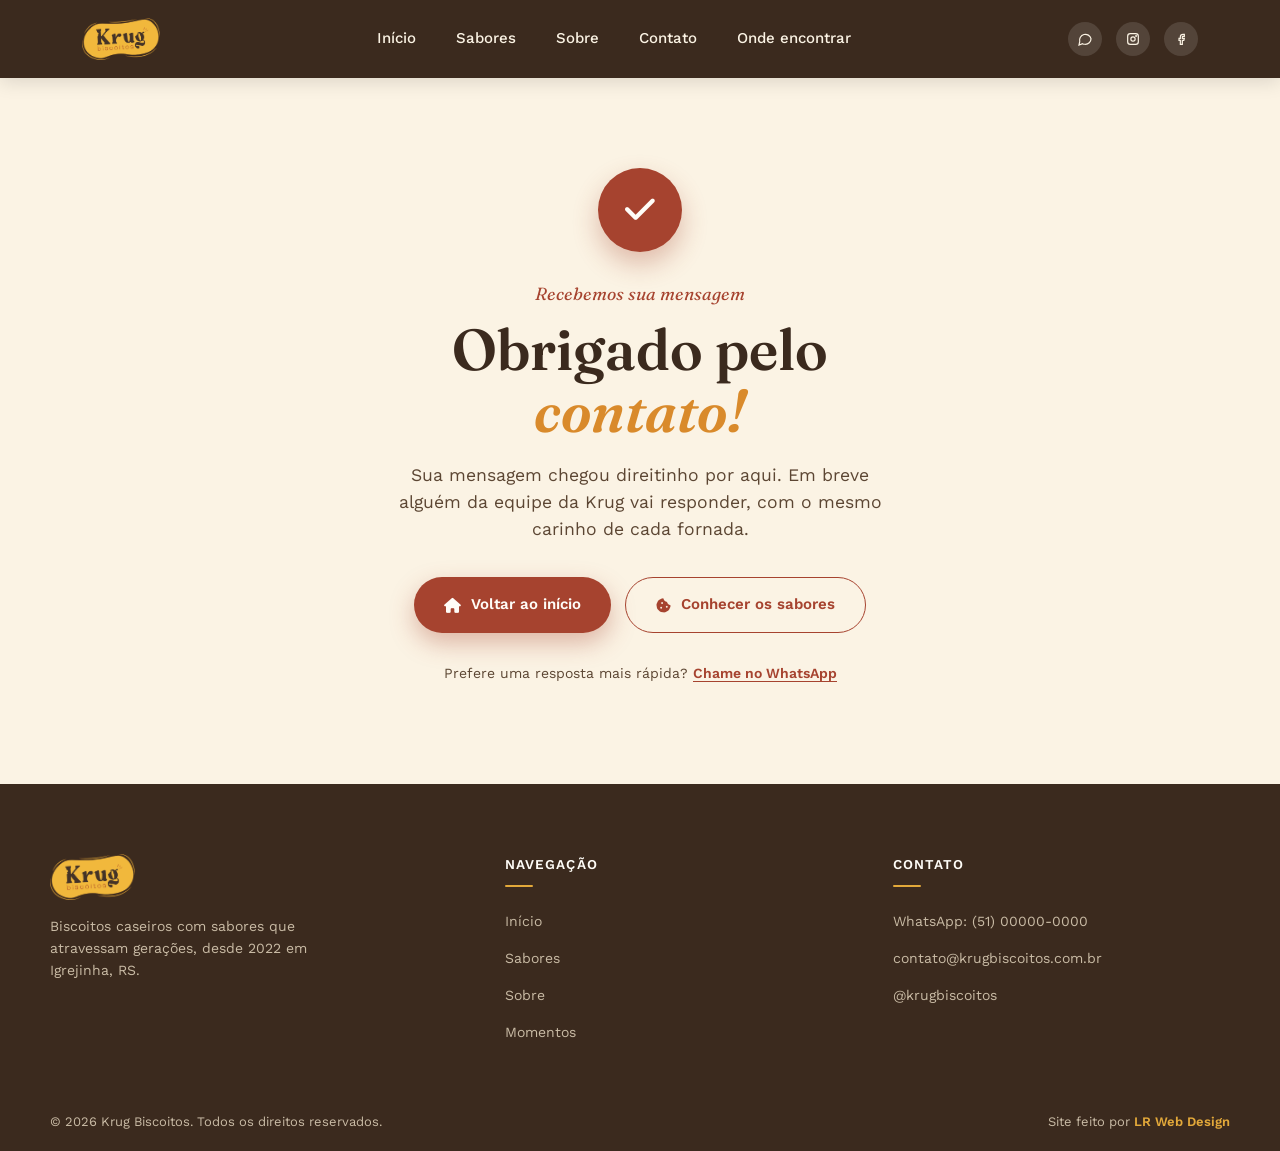
==== commit 15b68cf3: "novos ajustes" ====
--- a/obrigado.html
+++ b/obrigado.html
@@ -23,7 +23,7 @@
         <li><a href="sabores.html">Sabores</a></li>
         <li><a href="index.html#sobre">Sobre</a></li>
         <li><a href="index.html#contato">Contato</a></li>
-        <li><a href="index.html#onde-encontrar">Onde encontrar</a></li>
+        <li><a href="index.html#momentos">Onde encontrar</a></li>
       </ul>
     </nav>
     <div class="social-links">
@@ -41,7 +41,7 @@
       <li><a href="sabores.html">Sabores</a></li>
       <li><a href="index.html#sobre">Sobre</a></li>
       <li><a href="index.html#contato">Contato</a></li>
-      <li><a href="index.html#onde-encontrar">Onde encontrar</a></li>
+      <li><a href="index.html#momentos">Onde encontrar</a></li>
     </ul>
   </nav>
 </header>
@@ -79,7 +79,7 @@
         <li><a href="index.html">Início</a></li>
         <li><a href="sabores.html">Sabores</a></li>
         <li><a href="index.html#sobre">Sobre</a></li>
-        <li><a href="index.html#onde-encontrar">Onde encontrar</a></li>
+        <li><a href="index.html#momentos">Momentos</a></li>
       </ul>
     </div>
     <div class="footer-col">
--- a/css/style.css
+++ b/css/style.css
@@ -1341,413 +1341,6 @@
   }
 }
 
-/* ---------- Onde encontrar ---------- */
-.onde {
-  background: var(--cream);
-  padding: 90px 0;
-}
-.onde-inner {
-  width: min(1200px, 92%);
-  margin: 0 auto;
-  display: grid;
-  grid-template-columns: minmax(0, 0.7fr) minmax(0, 1.5fr);
-  gap: 48px;
-  align-items: stretch;
-}
-
-/* ---- Esquerda ---- */
-.onde-intro {
-  position: relative;
-  z-index: 5; /* lista de cidades fica por cima do botão do WhatsApp */
-  display: flex;
-  flex-direction: column;
-  justify-content: center;
-}
-.onde .eyebrow {
-  color: var(--terracotta);
-}
-.onde h2 {
-  color: var(--ink);
-  font-size: clamp(2.2rem, 4vw, 3.2rem);
-  line-height: 1.05;
-  margin-bottom: 14px;
-}
-.onde h2 em {
-  font-style: italic;
-  color: var(--mustard);
-}
-.onde-lead {
-  color: var(--ink);
-  opacity: 0.85;
-  max-width: 340px;
-  margin-bottom: 26px;
-}
-
-/* Select customizado */
-.onde-select {
-  position: relative;
-  max-width: 380px;
-  margin-bottom: 16px;
-}
-.onde-select-btn {
-  width: 100%;
-  display: flex;
-  align-items: center;
-  gap: 14px;
-  background: var(--white);
-  border: 1px solid rgba(59, 42, 30, 0.14);
-  border-radius: 14px;
-  padding: 12px 18px;
-  font: inherit;
-  text-align: left;
-  color: var(--ink);
-  cursor: pointer;
-  transition:
-    border-color 0.2s ease,
-    box-shadow 0.2s ease;
-}
-.onde-select-btn:hover {
-  border-color: rgba(59, 42, 30, 0.3);
-}
-.onde-select-btn:focus-visible,
-.onde-select.is-open .onde-select-btn {
-  outline: none;
-  border-color: var(--mustard);
-  box-shadow: 0 0 0 3px rgba(227, 169, 58, 0.25);
-}
-.onde-select-icon {
-  color: var(--terracotta);
-  font-size: 20px;
-}
-.onde-select-text {
-  flex: 1;
-  display: flex;
-  flex-direction: column;
-}
-.onde-select-text small {
-  font-size: 11.5px;
-  color: rgba(59, 42, 30, 0.6);
-}
-.onde-select-text strong {
-  font-weight: 600;
-  font-size: 1.05rem;
-}
-.onde-select-chevron {
-  font-size: 13px;
-  transition: transform 0.25s ease;
-}
-.onde-select.is-open .onde-select-chevron {
-  transform: rotate(180deg);
-}
-
-/* Lista que abre */
-.onde-select-lista {
-  position: absolute;
-  top: calc(100% + 8px);
-  left: 0;
-  right: 0;
-  z-index: 20;
-  list-style: none;
-  margin: 0;
-  padding: 6px;
-  background: var(--white);
-  border: 0;
-  border-radius: 14px;
-  box-shadow: 0 14px 32px rgba(59, 42, 30, 0.18);
-  max-height: 260px;
-  overflow-y: auto;
-  opacity: 0;
-  visibility: hidden;
-  transform: translateY(-6px);
-  transition:
-    opacity 0.2s ease,
-    transform 0.2s ease,
-    visibility 0.2s;
-}
-.onde-select.is-open .onde-select-lista {
-  opacity: 1;
-  visibility: visible;
-  transform: translateY(0);
-}
-.onde-select-lista li {
-  display: flex;
-  align-items: center;
-  justify-content: space-between;
-  padding: 11px 14px;
-  border-radius: 10px;
-  font-size: 0.98rem;
-  color: var(--ink);
-  cursor: pointer;
-  transition: background 0.15s ease;
-}
-.onde-select-lista li:hover {
-  background: var(--cream);
-}
-.onde-select-lista li i {
-  display: none;
-  color: var(--terracotta);
-  font-size: 13px;
-}
-.onde-select-lista li[aria-selected="true"] {
-  background: rgba(227, 169, 58, 0.2);
-  font-weight: 600;
-}
-.onde-select-lista li[aria-selected="true"] i {
-  display: block;
-}
-
-/* Botão WhatsApp */
-.onde-whats {
-  display: inline-flex;
-  align-items: center;
-  justify-content: center;
-  gap: 12px;
-  background: var(--mustard);
-  color: var(--ink);
-  border-radius: 14px;
-  padding: 16px 24px;
-  font-weight: 600;
-  max-width: 380px;
-  text-decoration: none;
-  transition:
-    transform 0.2s ease,
-    filter 0.2s ease;
-}
-.onde-whats:hover {
-  transform: translateY(-2px);
-  filter: brightness(1.05);
-}
-.onde-whats .fa-whatsapp {
-  font-size: 1.3rem;
-}
-
-.onde-foto {
-  width: min(280px, 70%);
-  margin-top: 28px;
-  align-self: center; /* centralizada na coluna */
-  display: block;
-}
-
-/* ---- Direita: painel ---- */
-.onde-painel {
-  background: var(--terracotta);
-  color: var(--cream);
-  border-radius: 24px;
-  padding: 32px;
-}
-.onde-painel-topo {
-  display: flex;
-  align-items: center;
-  justify-content: space-between;
-  gap: 16px;
-  flex-wrap: wrap;
-  margin-bottom: 22px;
-  min-height: 56px; /* trava a altura do topo do painel */
-}
-.onde-painel-titulo {
-  display: flex;
-  align-items: center;
-  gap: 14px;
-}
-.onde-painel-titulo > i {
-  color: var(--mustard);
-  font-size: 26px;
-}
-.onde-painel-titulo span {
-  display: block;
-  font-size: 14px;
-  opacity: 0.85;
-}
-.onde-painel-titulo h3 {
-  font-family: var(--serif);
-  font-style: italic;
-  font-size: clamp(1.6rem, 2.6vw, 2.1rem);
-  color: var(--mustard);
-  line-height: 1.1;
-  margin: 0;
-  white-space: nowrap; /* nome da cidade nunca quebra de linha */
-}
-
-/* Contador com ícone */
-.onde-contador {
-  display: inline-flex;
-  align-items: center;
-  gap: 8px;
-  background: rgba(255, 255, 255, 0.14);
-  color: var(--white);
-  border-radius: 999px;
-  padding: 8px 16px;
-  font-size: 13.5px;
-  font-weight: 600;
-  white-space: nowrap;
-}
-.onde-contador i {
-  color: var(--mustard);
-}
-
-/* Filtros */
-.onde-filtros {
-  display: flex;
-  flex-wrap: wrap;
-  gap: 10px;
-  margin-bottom: 22px;
-  min-height: 38px;
-}
-.onde-filtros button {
-  font: inherit;
-  font-size: 14px;
-  background: transparent;
-  color: var(--cream);
-  border: 1px solid rgba(255, 255, 255, 0.4);
-  border-radius: 999px;
-  padding: 8px 20px;
-  cursor: pointer;
-  transition:
-    background 0.2s ease,
-    color 0.2s ease,
-    border-color 0.2s ease;
-}
-.onde-filtros button:hover {
-  border-color: var(--mustard);
-}
-.onde-filtros button.is-active {
-  background: var(--mustard);
-  border-color: var(--mustard);
-  color: var(--ink);
-  font-weight: 600;
-}
-
-/* Lista com altura fixa: 3 linhas x 2 colunas = 6 cards
-   (mais que isso rola por dentro; troque --linhas para mostrar mais) */
-.onde-lista {
-  --card-h: 76px;
-  --gap: 12px;
-  --linhas: 3;
-  display: grid;
-  grid-template-columns: repeat(2, minmax(0, 1fr));
-  grid-auto-rows: var(--card-h);
-  align-content: start;
-  gap: var(--gap);
-  height: calc(
-    var(--card-h) * var(--linhas) + var(--gap) * (var(--linhas) - 1)
-  );
-  overflow-y: auto;
-  padding-right: 6px;
-  scrollbar-width: thin;
-  scrollbar-color: rgba(255, 255, 255, 0.4) transparent;
-}
-.onde-lista::-webkit-scrollbar {
-  width: 6px;
-}
-.onde-lista::-webkit-scrollbar-thumb {
-  background: rgba(255, 255, 255, 0.4);
-  border-radius: 999px;
-}
-
-/* Cards compactos */
-.onde-card {
-  display: grid;
-  grid-template-columns: 44px minmax(0, 1fr) auto;
-  column-gap: 12px;
-  align-items: center;
-  background: var(--cream);
-  color: var(--ink);
-  border-radius: 14px;
-  padding: 0 14px;
-  text-decoration: none;
-  transition:
-    transform 0.2s ease,
-    box-shadow 0.2s ease;
-}
-.onde-card:hover {
-  transform: translateY(-2px);
-  box-shadow: 0 8px 18px rgba(0, 0, 0, 0.22);
-}
-.onde-card-icone {
-  width: 44px;
-  height: 44px;
-  border-radius: 50%;
-  display: flex;
-  align-items: center;
-  justify-content: center;
-  color: var(--white);
-  font-size: 18px;
-}
-.onde-card[data-tipo="padaria"] .onde-card-icone {
-  background: #c0392b;
-}
-.onde-card[data-tipo="mercado"] .onde-card-icone {
-  background: var(--mustard);
-  color: var(--ink);
-}
-.onde-card[data-tipo="fruteira"] .onde-card-icone {
-  background: #6b7a3a;
-}
-
-.onde-card-info {
-  min-width: 0;
-}
-.onde-card-info strong {
-  display: block;
-  font-size: 14.5px;
-  line-height: 1.25;
-  white-space: nowrap;
-  overflow: hidden;
-  text-overflow: ellipsis;
-}
-.onde-card-info small {
-  display: block;
-  font-size: 12px;
-  color: rgba(59, 42, 30, 0.65);
-  margin-top: 3px;
-  white-space: nowrap;
-  overflow: hidden;
-  text-overflow: ellipsis;
-}
-.onde-card-seta {
-  color: var(--mustard);
-  font-size: 13px;
-}
-
-/* Mensagem quando o filtro não tem resultado */
-.onde-vazio {
-  grid-column: 1 / -1;
-  grid-row: 1 / span var(--linhas);
-  display: flex;
-  align-items: center;
-  justify-content: center;
-  text-align: center;
-  padding: 0 20px;
-  background: rgba(255, 255, 255, 0.1);
-  border-radius: 14px;
-}
-
-/* ---- Responsivo ---- */
-@media (max-width: 1000px) {
-  .onde-inner {
-    grid-template-columns: 1fr;
-    gap: 36px;
-  }
-  .onde-foto {
-    display: none; /* tire esta linha se quiser a foto no tablet/celular */
-  }
-}
-
-@media (max-width: 600px) {
-  .onde {
-    padding: 60px 0;
-  }
-  .onde-painel {
-    padding: 22px 16px;
-    border-radius: 18px;
-  }
-  /* só no celular: 1 coluna x 6 cards */
-  .onde-lista {
-    grid-template-columns: 1fr;
-    --linhas: 6;
-  }
-}
-
 /* ---------- Contato ---------- */
 
 .contato {
@@ -2311,6 +1904,147 @@
   border-bottom: 1px solid currentColor;
 }
 
+/* ===== QUAL BISCOITO COMBINA COM O SEU MOMENTO ===== */
+.combina{
+  --mm-creme:#FBF3E4;
+  --mm-terracota:#B04434;
+  --mm-mostarda:#E5A84A;
+  --mm-marrom:#3B2A1F;
+  background:var(--mm-creme);
+  color:var(--mm-marrom);
+  padding:90px 0 120px;
+  font-family:'Work Sans',sans-serif;
+}
+.combina__wrap{
+  max-width:1200px;            /* troque pela mesma largura/margem do hero */
+  margin:0 auto;
+  padding:0 24px;
+  display:grid;
+  grid-template-columns:5fr 7fr;
+  gap:56px;
+  align-items:center;
+}
+
+/* esquerda */
+.combina__eyebrow{font-family:'Fraunces',serif;font-style:italic;font-weight:600;font-size:1.15rem;color:var(--mm-terracota);margin:0 0 10px}
+.combina__title{font-family:'Fraunces',serif;font-weight:700;font-size:clamp(2rem,3.6vw,3.1rem);line-height:1.1;margin:0 0 16px}
+.combina__title em{color:var(--mm-mostarda);font-weight:700}
+.combina__text{font-size:1.05rem;font-weight:500;margin:0 0 26px}
+
+.combina__buttons{display:grid;grid-template-columns:1fr 1fr;grid-auto-rows:1fr;gap:12px}
+.momento-btn{
+  display:flex;align-items:center;gap:10px;
+  min-height:56px;
+  padding:10px 16px;
+  border:1.5px solid var(--mm-terracota);border-radius:999px;
+  background:transparent;color:var(--mm-marrom);
+  font:600 .94rem/1.15 'Work Sans',sans-serif;text-align:left;cursor:pointer;
+  transition:background .25s,border-color .25s,transform .25s,box-shadow .25s;
+}
+.momento-btn i{width:22px;text-align:center;font-size:1.15rem;color:var(--mm-terracota);transition:color .25s}
+.momento-btn:hover{transform:translateY(-2px);box-shadow:0 8px 18px rgba(59,42,31,.12)}
+.momento-btn.is-active{background:var(--mm-mostarda);border-color:var(--mm-mostarda)}
+.momento-btn.is-active i{color:var(--mm-marrom)}
+
+.combina__cta{
+  display:flex;align-items:center;justify-content:center;gap:12px;
+  max-width:340px;margin:26px auto 0;padding:16px 28px;
+  border-radius:999px;background:var(--mm-mostarda);color:var(--mm-marrom);
+  font:700 1rem 'Work Sans',sans-serif;text-decoration:none;
+  transition:transform .25s,box-shadow .25s;
+}
+.combina__cta:hover{transform:translateY(-2px);box-shadow:0 10px 22px rgba(229,168,74,.45)}
+.combina__cta .fa-whatsapp{font-size:1.35rem}
+
+.combina__surprise{
+  display:flex;align-items:center;justify-content:center;gap:10px;
+  margin:18px auto 0;background:none;border:0;cursor:pointer;
+  color:var(--mm-marrom);font:600 .98rem 'Work Sans',sans-serif;
+  text-decoration:underline;text-underline-offset:4px;
+}
+.combina__surprise i{color:var(--mm-terracota)}
+.combina__surprise.is-rolling i{animation:mmGiro .5s linear infinite}
+
+.momento-btn:focus-visible,
+.combina__cta:focus-visible,
+.combina__surprise:focus-visible{outline:3px solid var(--mm-terracota);outline-offset:3px}
+
+/* painel */
+.combina__panel{
+  position:relative;display:flex;flex-direction:column;
+  min-height:520px;padding:34px 40px 44px;
+  border-radius:32px;background:var(--mm-terracota);color:var(--mm-creme);
+  overflow:hidden;
+}
+.combina__for{position:relative;z-index:2;font-family:'Fraunces',serif;font-weight:600;font-size:1.5rem;margin:0}
+.combina__name{
+  position:relative;z-index:2;margin:0;
+  font-family:'Fraunces',serif;font-style:italic;font-weight:700;
+  font-size:clamp(2.4rem,4.4vw,3.6rem);line-height:1;color:var(--mm-mostarda);
+}
+.combina__name.troca{animation:mmTroca .45s ease both}
+
+.combina__stage{
+  --halo:#E5A84A;
+  position:relative;flex:1;
+  display:flex;justify-content:center;align-items:flex-end;gap:26px;
+  padding-top:30px;
+}
+.combina__stage::before{
+  content:"";position:absolute;z-index:0;
+  left:8%;top:6%;width:84%;height:68%;
+  background:var(--halo);
+  border-radius:58% 42% 55% 45% / 55% 58% 42% 45%;
+  transition:background .5s;
+  animation:mmBlob 9s ease-in-out infinite alternate;
+}
+
+.caixa{
+  position:relative;z-index:1;flex:1 1 0;max-width:190px;margin:0;text-align:center;
+  animation:mmEntra .6s cubic-bezier(.2,.8,.2,1) both;
+  animation-delay:calc(var(--i) * 100ms);
+}
+.caixa__float{animation:mmFlutua 4.5s ease-in-out infinite;animation-delay:calc(var(--i) * -1.2s)}
+.caixa img{display:block;width:100%;height:auto;filter:drop-shadow(0 16px 16px rgba(0,0,0,.35))}
+
+/* 3 caixas: do meio maior, laterais inclinadas */
+.combina__stage[data-count="3"] .caixa:nth-child(1) img{transform:rotate(-7deg)}
+.combina__stage[data-count="3"] .caixa:nth-child(2){max-width:220px}
+.combina__stage[data-count="3"] .caixa:nth-child(2) img{transform:translateY(-10px)}
+.combina__stage[data-count="3"] .caixa:nth-child(3) img{transform:rotate(7deg)}
+/* 2 caixas */
+.combina__stage[data-count="2"] .caixa{max-width:210px}
+.combina__stage[data-count="2"] .caixa:nth-child(1) img{transform:rotate(-6deg)}
+.combina__stage[data-count="2"] .caixa:nth-child(2) img{transform:rotate(6deg)}
+
+.caixa figcaption{margin-top:16px}
+.caixa strong{display:block;font-family:'Fraunces',serif;font-weight:600;font-size:1.2rem;line-height:1.2}
+.caixa span{display:block;margin-top:6px;font-size:.88rem;line-height:1.35;opacity:.9}
+
+@keyframes mmEntra{from{opacity:0;transform:translateY(34px) scale(.9)}to{opacity:1;transform:none}}
+@keyframes mmFlutua{0%,100%{transform:translateY(0)}50%{transform:translateY(-8px)}}
+@keyframes mmTroca{from{opacity:0;transform:translateY(10px)}to{opacity:1;transform:none}}
+@keyframes mmBlob{to{border-radius:45% 55% 42% 58% / 60% 45% 55% 40%}}
+@keyframes mmGiro{to{transform:rotate(360deg)}}
+
+@media (prefers-reduced-motion:reduce){
+  .combina *,.combina *::before{animation:none!important;transition:none!important}
+}
+
+/* tablet e mobile */
+@media (max-width:900px){
+  .combina{padding:56px 0 80px}
+  .combina__wrap{grid-template-columns:1fr;gap:32px}
+  .combina__panel{min-height:440px;padding:26px 20px 30px;border-radius:26px}
+}
+@media (max-width:560px){
+  .momento-btn{padding:12px 14px;gap:8px;font-size:.88rem}
+  .combina__stage{gap:10px}
+  .caixa span{display:none}
+  .caixa strong{font-size:.95rem}
+  .combina__stage[data-count="3"] .caixa:nth-child(2){max-width:130px}
+}
+
 @media (max-width: 600px) {
   .obrigado {
     padding: 60px 0 70px;
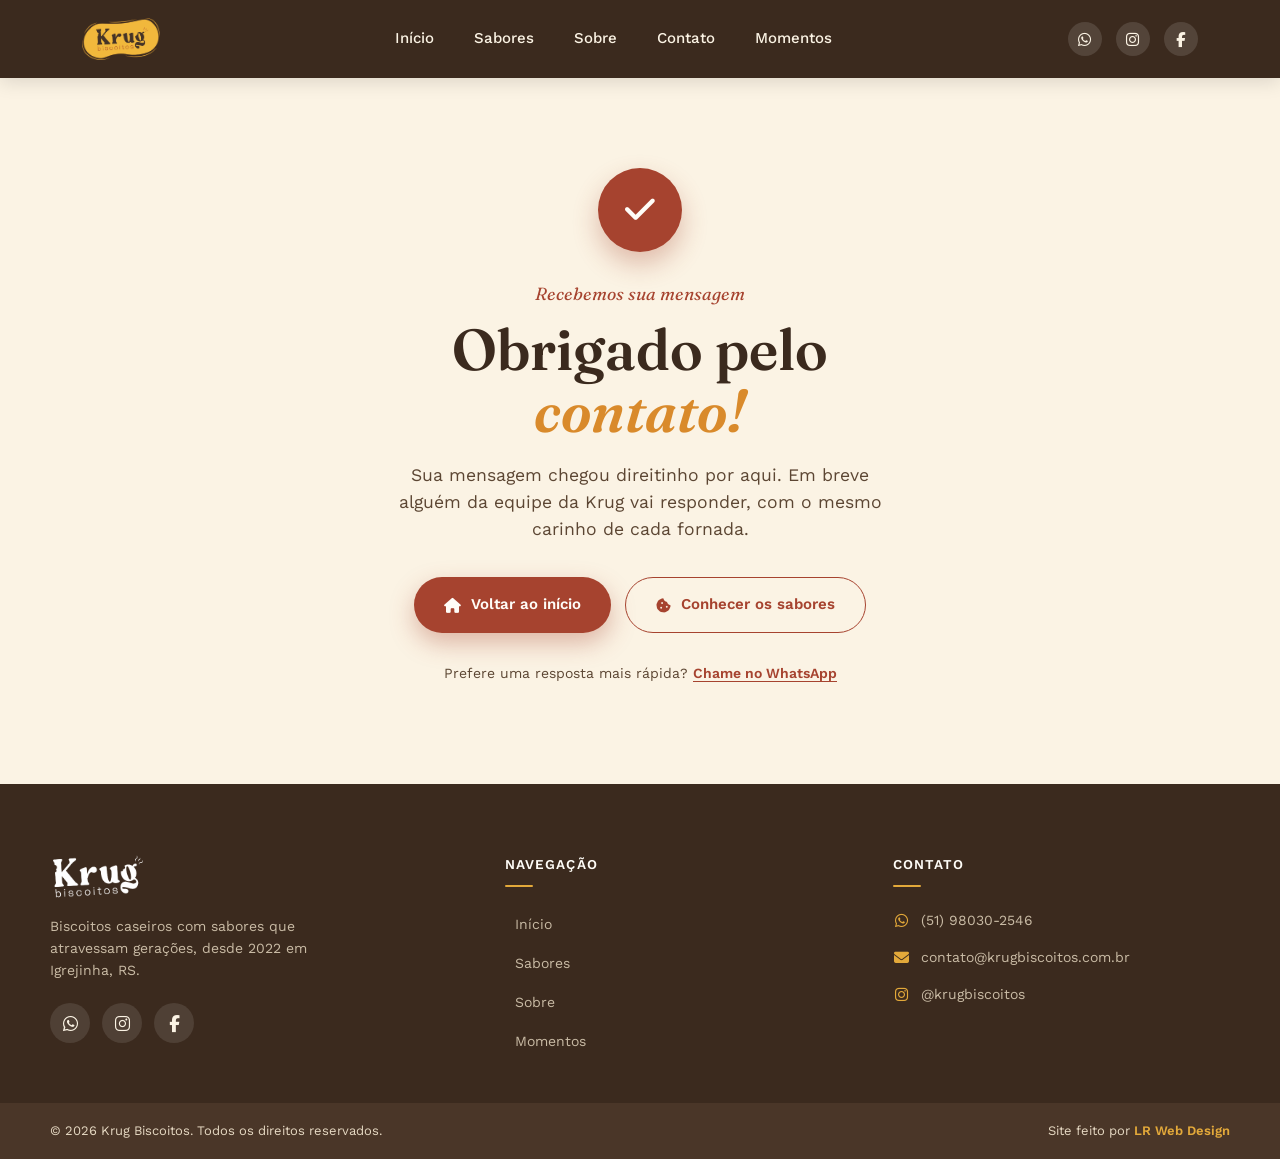
==== commit b4791f28: "novos ajustes" ====
--- a/obrigado.html
+++ b/obrigado.html
@@ -1,102 +1,198 @@
-<!DOCTYPE html>
+<!doctype html>
 <html lang="pt-BR">
-<head>
-  <meta charset="UTF-8">
-  <meta name="viewport" content="width=device-width, initial-scale=1">
-  <title>Mensagem enviada | Krug Biscoitos</title>
-  <meta name="robots" content="noindex"> <!-- para o Google não listar esta página -->
+  <head>
+    <meta charset="UTF-8" />
+    <meta name="viewport" content="width=device-width, initial-scale=1.0" />
+    <title>Mensagem enviada | Krug Biscoitos</title>
+    <meta name="robots" content="noindex, nofollow" />
+    <link rel="stylesheet" href="css/style.css" />
+    <link
+      rel="stylesheet"
+      href="https://cdnjs.cloudflare.com/ajax/libs/font-awesome/6.5.1/css/all.min.css"
+    />
+    <link rel="icon" href="imagens/favicon/favicon.ico" sizes="any" />
+    <link
+      rel="icon"
+      type="image/png"
+      sizes="32x32"
+      href="imagens/favicon_io/favicon-32x32.png"
+    />
+    <link
+      rel="icon"
+      type="image/png"
+      sizes="16x16"
+      href="imagens/favicon_io/favicon-16x16.png"
+    />
+    <link
+      rel="apple-touch-icon"
+      sizes="180x180"
+      href="imagens/favicon_io/apple-touch-icon.png"
+    />
+    <meta name="theme-color" content="#3b2a1e" />
+  </head>
+  <body>
+    <header class="site-header">
+      <div class="wrap">
+        <a href="index.html" class="brand"
+          ><img src="assets/logo-krug.png" alt="Krug Biscoitos"
+        /></a>
+        <nav class="main-nav">
+          <ul>
+            <li><a href="index.html">Início</a></li>
+            <li><a href="sabores.html">Sabores</a></li>
+            <li><a href="index.html#sobre">Sobre</a></li>
+            <li><a href="index.html#contato">Contato</a></li>
+            <li><a href="index.html#seu-momento">Momentos</a></li>
+          </ul>
+        </nav>
+        <div class="social-links">
+          <a
+            href="https://wa.me/5551980302546"
+            aria-label="WhatsApp"
+            target="_blank"
+            rel="noopener"
+            ><i class="fa-brands fa-whatsapp"></i
+          ></a>
+          <a
+            href="https://www.instagram.com/krugbiscoitos/"
+            aria-label="Instagram"
+            target="_blank"
+            rel="noopener"
+            ><i class="fa-brands fa-instagram"></i
+          ></a>
+          <a href="SEU_LINK_FACEBOOK" aria-label="Facebook" target="_blank"
+            ><i class="fa-brands fa-facebook-f"></i
+          ></a>
+        </div>
+        <button
+          class="nav-toggle"
+          aria-label="Abrir menu"
+          aria-expanded="false"
+        >
+          <span></span><span></span><span></span>
+        </button>
+      </div>
+      <nav class="mobile-nav">
+        <ul>
+          <li><a href="index.html">Início</a></li>
+          <li><a href="sabores.html">Sabores</a></li>
+          <li><a href="index.html#sobre">Sobre</a></li>
+          <li><a href="index.html#contato">Contato</a></li>
+          <li><a href="index.html#seu-momento">Momentos</a></li>
+        </ul>
+      </nav>
+    </header>
 
-  <!-- Copie do sabores.html: o link do favicon e o do Font Awesome -->
+    <main class="obrigado">
+      <div class="obrigado-inner">
+        <div class="obrigado-check"><i class="fa-solid fa-check"></i></div>
+        <p class="eyebrow">Recebemos sua mensagem</p>
+        <h1>Obrigado pelo <em>contato!</em></h1>
+        <p>
+          Sua mensagem chegou direitinho por aqui. Em breve alguém da equipe da
+          Krug vai responder, com o mesmo carinho de cada fornada.
+        </p>
+        <div class="obrigado-botoes">
+          <a href="index.html" class="btn btn-primary"
+            ><i class="fa-solid fa-house"></i> Voltar ao início</a
+          >
+          <a href="sabores.html" class="btn btn-outline"
+            ><i class="fa-solid fa-cookie-bite"></i> Conhecer os sabores</a
+          >
+        </div>
+        <p class="obrigado-nota">
+          Prefere uma resposta mais rápida?
+          <a
+            href="https://wa.me/5551980302546?text=Ol%C3%A1!%20Acabei%20de%20enviar%20uma%20mensagem%20pelo%20site%20da%20Krug."
+            target="_blank"
+            rel="noopener"
+            >Chame no WhatsApp</a
+          >
+        </p>
+      </div>
+    </main>
 
-  <link rel="stylesheet" href="css/style.css">
-  <link rel="stylesheet" href="https://cdnjs.cloudflare.com/ajax/libs/font-awesome/6.5.1/css/all.min.css">
-  <link rel="stylesheet" href="https://cdnjs.cloudflare.com/ajax/libs/font-awesome/6.5.1/css/all.min.css">
-</head>
-<body>
+    <footer>
+      <div class="wrap footer-top">
+        <div class="footer-brand">
+          <img src="imagens/logos/krug.png" alt="Krug Biscoitos" />
+          <p>
+            Biscoitos caseiros com sabores que atravessam gerações, desde 2022
+            em Igrejinha, RS.
+          </p>
+          <div class="footer-social">
+            <a
+              href="https://wa.me/5551980302546"
+              target="_blank"
+              rel="noopener"
+              aria-label="WhatsApp"
+              ><i class="fa-brands fa-whatsapp"></i
+            ></a>
+            <a
+              href="https://www.instagram.com/krugbiscoitos/"
+              target="_blank"
+              rel="noopener"
+              aria-label="Instagram"
+              ><i class="fa-brands fa-instagram"></i
+            ></a>
+            <a href="#" target="_blank" rel="noopener" aria-label="Facebook"
+              ><i class="fa-brands fa-facebook-f"></i
+            ></a>
+          </div>
+        </div>
 
-<header class="site-header">
-  <div class="wrap">
-    <a href="index.html" class="brand"><img src="assets/logo-krug.png" alt="Krug Biscoitos"></a>
-    <nav class="main-nav">
-      <ul>
-        <li><a href="index.html">Início</a></li>
-        <li><a href="sabores.html">Sabores</a></li>
-        <li><a href="index.html#sobre">Sobre</a></li>
-        <li><a href="index.html#contato">Contato</a></li>
-        <li><a href="index.html#momentos">Onde encontrar</a></li>
-      </ul>
-    </nav>
-    <div class="social-links">
-      <a href="#" aria-label="WhatsApp"><svg viewBox="0 0 24 24" width="16" height="16" fill="none" stroke="currentColor" stroke-width="1.8"><path d="M21 11.5a8.4 8.4 0 0 1-8.9 8.4 8.5 8.5 0 0 1-3.8-.9L3 21l1.1-5.1a8.4 8.4 0 1 1 16.9-4.4Z"/></svg></a>
-      <a href="#" aria-label="Instagram"><svg viewBox="0 0 24 24" width="16" height="16" fill="none" stroke="currentColor" stroke-width="1.8"><rect x="4" y="4" width="16" height="16" rx="4"/><circle cx="12" cy="12" r="3.2"/><circle cx="16.6" cy="7.4" r="0.6" fill="currentColor"/></svg></a>
-      <a href="#" aria-label="Facebook"><svg viewBox="0 0 24 24" width="16" height="16" fill="none" stroke="currentColor" stroke-width="1.8"><path d="M15 8h2V5h-2a4 4 0 0 0-4 4v2H9v3h2v6h3v-6h2.2l.8-3H14V9c0-.6.4-1 1-1Z"/></svg></a>
-    </div>
-    <button class="nav-toggle" aria-label="Abrir menu" aria-expanded="false">
-      <span></span><span></span><span></span>
-    </button>
-  </div>
-  <nav class="mobile-nav">
-    <ul>
-      <li><a href="index.html">Início</a></li>
-      <li><a href="sabores.html">Sabores</a></li>
-      <li><a href="index.html#sobre">Sobre</a></li>
-      <li><a href="index.html#contato">Contato</a></li>
-      <li><a href="index.html#momentos">Onde encontrar</a></li>
-    </ul>
-  </nav>
-</header>
-</header>
+        <div class="footer-col footer-nav">
+          <h4>Navegação</h4>
+          <ul>
+            <li><a href="index.html">Início</a></li>
+            <li><a href="sabores.html">Sabores</a></li>
+            <li><a href="index.html#sobre">Sobre</a></li>
+            <li><a href="index.html#seu-momento">Momentos</a></li>
+          </ul>
+        </div>
 
-<main class="obrigado">
-  <div class="obrigado-inner">
-    <div class="obrigado-check"><i class="fa-solid fa-check"></i></div>
-    <p class="eyebrow">Recebemos sua mensagem</p>
-    <h1>Obrigado pelo <em>contato!</em></h1>
-    <p>
-      Sua mensagem chegou direitinho por aqui. Em breve alguém da equipe da
-      Krug vai responder, com o mesmo carinho de cada fornada.
-    </p>
-    <div class="obrigado-botoes">
-      <a href="index.html" class="btn btn-primary"><i class="fa-solid fa-house"></i> Voltar ao início</a>
-      <a href="sabores.html" class="btn btn-outline"><i class="fa-solid fa-cookie-bite"></i> Conhecer os sabores</a>
-    </div>
-    <p class="obrigado-nota">
-      Prefere uma resposta mais rápida?
-      <a href="HTTPS://WA.ME/5551980302546" target="_blank" rel="noopener">Chame no WhatsApp</a>
-    </p>
-  </div>
-</main>
+        <div class="footer-col">
+          <h4>Contato</h4>
+          <ul>
+            <li>
+              <a
+                href="https://wa.me/5551980302546?text=Ol%C3%A1!%20Vim%20pelo%20site%20e%20gostaria%20de%20saber%20mais%20sobre%20os%20biscoitos%20Krug."
+                target="_blank"
+                rel="noopener"
+                ><i class="fa-brands fa-whatsapp"></i>(51) 98030-2546</a
+              >
+            </li>
+            <li>
+              <a href="mailto:contato@krugbiscoitos.com.br"
+                ><i class="fa-solid fa-envelope"></i
+                >contato@krugbiscoitos.com.br</a
+              >
+            </li>
+            <li>
+              <a
+                href="https://www.instagram.com/krugbiscoitos/"
+                target="_blank"
+                rel="noopener"
+                ><i class="fa-brands fa-instagram"></i>@krugbiscoitos</a
+              >
+            </li>
+          </ul>
+        </div>
+      </div>
 
-<footer>
-  <div class="wrap footer-top">
-    <div class="footer-brand">
-      <img src="assets/logo-krug.png" alt="Krug Biscoitos">
-      <p>Biscoitos caseiros com sabores que atravessam gerações, desde 2022 em Igrejinha, RS.</p>
-    </div>
-    <div class="footer-col">
-      <h4>Navegação</h4>
-      <ul>
-        <li><a href="index.html">Início</a></li>
-        <li><a href="sabores.html">Sabores</a></li>
-        <li><a href="index.html#sobre">Sobre</a></li>
-        <li><a href="index.html#momentos">Momentos</a></li>
-      </ul>
-    </div>
-    <div class="footer-col">
-      <h4>Contato</h4>
-      <ul>
-        <li><a href="#">WhatsApp: (51) 00000-0000</a></li>
-        <li><a href="#">contato@krugbiscoitos.com.br</a></li>
-        <li><a href="#">@krugbiscoitos</a></li>
-      </ul>
-    </div>
-  </div>
-  <div class="wrap footer-bottom">
-    <span>&copy; 2026 Krug Biscoitos. Todos os direitos reservados.</span>
-    <span>Site feito por <a href="https://lrwebdesign.com.br" target="_blank">LR Web Design</a></span>
-  </div>
-</footer>
+      <div class="footer-bar">
+        <div class="wrap footer-bottom">
+          <span>&copy; 2026 Krug Biscoitos. Todos os direitos reservados.</span>
+          <span
+            >Site feito por
+            <a href="https://lrwebdesign.com.br" target="_blank" rel="noopener"
+              >LR Web Design</a
+            ></span
+          >
+        </div>
+      </div>
+    </footer>
 
-<script src="js/main.js"></script>
-</body>
-</html>+    <script src="js/main.js"></script>
+  </body>
+</html>
--- a/css/style.css
+++ b/css/style.css
@@ -951,7 +951,6 @@
   filter: brightness(1.06);
 }
 
-
 .linha-doces {
   background: var(--mustard);
   color: var(--ink);
@@ -1479,8 +1478,6 @@
   transform: translate(4px, -3px);
 }
 
-
-
 /* ---- Responsivo ---- */
 @media (max-width: 900px) {
   .contato .wrap {
@@ -1616,7 +1613,6 @@
   color: var(--mustard);
   font-weight: 600;
 }
-
 
 @media (max-width: 700px) {
   .footer-top {
@@ -1777,6 +1773,171 @@
   color: var(--terracotta);
 }
 
+/* ---------- Sabores: caixinha atrás do biscoito ---------- */
+.sabores-grupo {
+  scroll-margin-top: 100px;
+}
+.sabores-grupo + .sabores-grupo {
+  margin-top: 90px;
+}
+
+.sabor-row {
+  grid-template-columns: 1fr 300px;
+}
+.sabor-row.reverse {
+  grid-template-columns: 300px 1fr;
+}
+
+.sabor-visual {
+  /* ajustes rápidos */
+  --halo: #f3e2c0; /* cor da mancha (vem do HTML, por sabor) */
+  --caixa-x: 18%; /* posição horizontal da caixinha */
+  --caixa-h: 74%; /* tamanho da caixinha */
+  --bisc-h: 60%; /* tamanho da foto do biscoito */
+  --tilt: -4deg; /* inclinação da caixinha */
+
+  position: relative;
+  isolation: isolate;
+  width: 300px;
+  height: 230px;
+  justify-self: center;
+}
+.sabor-row.reverse .sabor-visual {
+  --tilt: 4deg;
+}
+
+/* mancha orgânica atrás de tudo */
+.sabor-visual::before {
+  content: "";
+  position: absolute;
+  z-index: 0;
+  left: 2%;
+  top: 16%;
+  width: 80%;
+  height: 78%;
+  background: var(--halo);
+  border-radius: 58% 42% 55% 45% / 55% 58% 42% 45%;
+}
+
+/* tracinhos de brilho ao lado da caixinha */
+.sabor-visual::after {
+  content: "";
+  position: absolute;
+  z-index: 1;
+  left: 52%;
+  top: 5%;
+  width: 46px;
+  height: 46px;
+  background: url("data:image/svg+xml,%3Csvg xmlns='http://www.w3.org/2000/svg' viewBox='0 0 48 48' fill='none' stroke='%23E3A93A' stroke-width='4' stroke-linecap='round'%3E%3Cpath d='M7 24l10 3'/%3E%3Cpath d='M14 9l8 8'/%3E%3Cpath d='M30 3l2 11'/%3E%3C/svg%3E")
+    center/contain no-repeat;
+}
+
+/* caixinha (atrás) */
+.sabor-caixa {
+  position: absolute;
+  z-index: 1;
+  left: var(--caixa-x);
+  top: 0;
+  width: auto;
+  height: var(--caixa-h);
+  max-width: none;
+  transform-origin: 50% 100%;
+  transform: translateY(var(--lift, 0)) rotate(var(--tilt));
+  transition: transform 0.4s ease;
+  filter: drop-shadow(0 10px 12px rgba(59, 42, 30, 0.28));
+}
+.sabor-row:hover .sabor-visual {
+  --lift: -6px;
+}
+
+/* foto do biscoito (na frente, cobrindo a base da caixinha) */
+.sabor-biscoito {
+  position: absolute;
+  z-index: 2;
+  left: 8%;
+  right: 8%;
+  bottom: 0;
+  width: 84%;
+  height: var(--bisc-h);
+  max-width: none;
+  object-fit: contain;
+  object-position: center bottom;
+}
+
+@media (prefers-reduced-motion: reduce) {
+  .sabor-caixa {
+    transition: none;
+  }
+}
+
+/* tablet e celular: imagem sempre em cima do texto */
+@media (max-width: 900px) {
+  .sabor-row .sabor-visual {
+    order: -1;
+  }
+}
+@media (max-width: 560px) {
+  .sabor-visual {
+    width: 260px;
+    height: 200px;
+  }
+}
+
+/* ---------- Sabores: cabeçalho de cada linha ---------- */
+.grupo-cabecalho {
+  display: flex;
+  align-items: center;
+  gap: 16px;
+  margin-bottom: 34px;
+}
+.grupo-icone {
+  width: 52px;
+  height: 52px;
+  flex-shrink: 0;
+  border-radius: 50%;
+  display: flex;
+  align-items: center;
+  justify-content: center;
+  background: var(--terracotta);
+  color: var(--white);
+  font-size: 20px;
+  box-shadow: 0 8px 18px rgba(166, 67, 47, 0.3);
+}
+.grupo-eyebrow {
+  font-family: var(--serif);
+  font-style: italic;
+  font-size: 0.95rem;
+  color: var(--terracotta);
+  margin: 0 0 2px;
+}
+.grupo-titulo h2 {
+  font-size: clamp(1.7rem, 3vw, 2.3rem);
+  line-height: 1.05;
+}
+.grupo-linha {
+  flex: 1;
+  height: 1px;
+  min-width: 30px;
+  background: color-mix(in srgb, #d98a2b 55%, transparent);
+}
+.grupo-contador {
+  flex-shrink: 0;
+  padding: 7px 16px;
+  border-radius: 999px;
+  background: rgba(217, 138, 43, 0.16);
+  color: var(--terracotta-deep);
+  font-size: 13.5px;
+  font-weight: 600;
+}
+@media (max-width: 560px) {
+  .grupo-cabecalho {
+    flex-wrap: wrap;
+  }
+  .grupo-linha {
+    display: none;
+  }
+}
+
 /* ---------- Página de obrigado ---------- */
 .obrigado {
   background: var(--cream);
@@ -1842,11 +2003,21 @@
 .obrigado-inner > *:not(.obrigado-check) {
   animation: obrigado-up 0.6s ease both;
 }
-.obrigado-inner > :nth-child(2) { animation-delay: 0.2s; }
-.obrigado-inner > :nth-child(3) { animation-delay: 0.3s; }
-.obrigado-inner > :nth-child(4) { animation-delay: 0.4s; }
-.obrigado-inner > :nth-child(5) { animation-delay: 0.5s; }
-.obrigado-inner > :nth-child(6) { animation-delay: 0.6s; }
+.obrigado-inner > :nth-child(2) {
+  animation-delay: 0.2s;
+}
+.obrigado-inner > :nth-child(3) {
+  animation-delay: 0.3s;
+}
+.obrigado-inner > :nth-child(4) {
+  animation-delay: 0.4s;
+}
+.obrigado-inner > :nth-child(5) {
+  animation-delay: 0.5s;
+}
+.obrigado-inner > :nth-child(6) {
+  animation-delay: 0.6s;
+}
 @keyframes obrigado-up {
   from {
     opacity: 0;
@@ -1905,144 +2076,358 @@
 }
 
 /* ===== QUAL BISCOITO COMBINA COM O SEU MOMENTO ===== */
-.combina{
-  --mm-creme:#FBF3E4;
-  --mm-terracota:#B04434;
-  --mm-mostarda:#E5A84A;
-  --mm-marrom:#3B2A1F;
-  background:var(--mm-creme);
-  color:var(--mm-marrom);
-  padding:90px 0 120px;
-  font-family:'Work Sans',sans-serif;
-}
-.combina__wrap{
-  max-width:1200px;            /* troque pela mesma largura/margem do hero */
-  margin:0 auto;
-  padding:0 24px;
-  display:grid;
-  grid-template-columns:5fr 7fr;
-  gap:56px;
-  align-items:center;
+.combina {
+  --mm-creme: #fbf3e4;
+  --mm-terracota: #b04434;
+  --mm-mostarda: #e5a84a;
+  --mm-marrom: #3b2a1f;
+  background: var(--mm-creme);
+  color: var(--mm-marrom);
+  padding: 90px 0 120px;
+  font-family: "Work Sans", sans-serif;
+}
+.combina__wrap {
+  max-width: 1200px; /* troque pela mesma largura/margem do hero */
+  margin: 0 auto;
+  padding: 0 24px;
+  display: grid;
+  grid-template-columns: 5fr 7fr;
+  gap: 56px;
+  align-items: center;
 }
 
 /* esquerda */
-.combina__eyebrow{font-family:'Fraunces',serif;font-style:italic;font-weight:600;font-size:1.15rem;color:var(--mm-terracota);margin:0 0 10px}
-.combina__title{font-family:'Fraunces',serif;font-weight:700;font-size:clamp(2rem,3.6vw,3.1rem);line-height:1.1;margin:0 0 16px}
-.combina__title em{color:var(--mm-mostarda);font-weight:700}
-.combina__text{font-size:1.05rem;font-weight:500;margin:0 0 26px}
-
-.combina__buttons{display:grid;grid-template-columns:1fr 1fr;grid-auto-rows:1fr;gap:12px}
-.momento-btn{
-  display:flex;align-items:center;gap:10px;
-  min-height:56px;
-  padding:10px 16px;
-  border:1.5px solid var(--mm-terracota);border-radius:999px;
-  background:transparent;color:var(--mm-marrom);
-  font:600 .94rem/1.15 'Work Sans',sans-serif;text-align:left;cursor:pointer;
-  transition:background .25s,border-color .25s,transform .25s,box-shadow .25s;
-}
-.momento-btn i{width:22px;text-align:center;font-size:1.15rem;color:var(--mm-terracota);transition:color .25s}
-.momento-btn:hover{transform:translateY(-2px);box-shadow:0 8px 18px rgba(59,42,31,.12)}
-.momento-btn.is-active{background:var(--mm-mostarda);border-color:var(--mm-mostarda)}
-.momento-btn.is-active i{color:var(--mm-marrom)}
-
-.combina__cta{
-  display:flex;align-items:center;justify-content:center;gap:12px;
-  max-width:340px;margin:26px auto 0;padding:16px 28px;
-  border-radius:999px;background:var(--mm-mostarda);color:var(--mm-marrom);
-  font:700 1rem 'Work Sans',sans-serif;text-decoration:none;
-  transition:transform .25s,box-shadow .25s;
-}
-.combina__cta:hover{transform:translateY(-2px);box-shadow:0 10px 22px rgba(229,168,74,.45)}
-.combina__cta .fa-whatsapp{font-size:1.35rem}
-
-.combina__surprise{
-  display:flex;align-items:center;justify-content:center;gap:10px;
-  margin:18px auto 0;background:none;border:0;cursor:pointer;
-  color:var(--mm-marrom);font:600 .98rem 'Work Sans',sans-serif;
-  text-decoration:underline;text-underline-offset:4px;
-}
-.combina__surprise i{color:var(--mm-terracota)}
-.combina__surprise.is-rolling i{animation:mmGiro .5s linear infinite}
+.combina__eyebrow {
+  font-family: "Fraunces", serif;
+  font-style: italic;
+  font-weight: 600;
+  font-size: 1.15rem;
+  color: var(--mm-terracota);
+  margin: 0 0 10px;
+}
+.combina__title {
+  font-family: "Fraunces", serif;
+  font-weight: 700;
+  font-size: clamp(2rem, 3.6vw, 3.1rem);
+  line-height: 1.1;
+  margin: 0 0 16px;
+}
+.combina__title em {
+  color: var(--mm-mostarda);
+  font-weight: 700;
+}
+.combina__text {
+  font-size: 1.05rem;
+  font-weight: 500;
+  margin: 0 0 26px;
+}
+
+.combina__buttons {
+  display: grid;
+  grid-template-columns: 1fr 1fr;
+  grid-auto-rows: 1fr;
+  gap: 12px;
+}
+.momento-btn {
+  display: flex;
+  align-items: center;
+  gap: 10px;
+  min-height: 56px;
+  padding: 10px 16px;
+  border: 1.5px solid var(--mm-terracota);
+  border-radius: 999px;
+  background: transparent;
+  color: var(--mm-marrom);
+  font:
+    600 0.94rem/1.15 "Work Sans",
+    sans-serif;
+  text-align: left;
+  cursor: pointer;
+  transition:
+    background 0.25s,
+    border-color 0.25s,
+    transform 0.25s,
+    box-shadow 0.25s;
+}
+.momento-btn i {
+  width: 22px;
+  text-align: center;
+  font-size: 1.15rem;
+  color: var(--mm-terracota);
+  transition: color 0.25s;
+}
+.momento-btn:hover {
+  transform: translateY(-2px);
+  box-shadow: 0 8px 18px rgba(59, 42, 31, 0.12);
+}
+.momento-btn.is-active {
+  background: var(--mm-mostarda);
+  border-color: var(--mm-mostarda);
+}
+.momento-btn.is-active i {
+  color: var(--mm-marrom);
+}
+
+.combina__cta {
+  display: flex;
+  align-items: center;
+  justify-content: center;
+  gap: 12px;
+  max-width: 340px;
+  margin: 26px auto 0;
+  padding: 16px 28px;
+  border-radius: 999px;
+  background: var(--mm-mostarda);
+  color: var(--mm-marrom);
+  font:
+    700 1rem "Work Sans",
+    sans-serif;
+  text-decoration: none;
+  transition:
+    transform 0.25s,
+    box-shadow 0.25s;
+}
+.combina__cta:hover {
+  transform: translateY(-2px);
+  box-shadow: 0 10px 22px rgba(229, 168, 74, 0.45);
+}
+.combina__cta .fa-whatsapp {
+  font-size: 1.35rem;
+}
+
+.combina__surprise {
+  display: flex;
+  align-items: center;
+  justify-content: center;
+  gap: 10px;
+  margin: 18px auto 0;
+  background: none;
+  border: 0;
+  cursor: pointer;
+  color: var(--mm-marrom);
+  font:
+    600 0.98rem "Work Sans",
+    sans-serif;
+  text-decoration: underline;
+  text-underline-offset: 4px;
+}
+.combina__surprise i {
+  color: var(--mm-terracota);
+}
+.combina__surprise.is-rolling i {
+  animation: mmGiro 0.5s linear infinite;
+}
 
 .momento-btn:focus-visible,
 .combina__cta:focus-visible,
-.combina__surprise:focus-visible{outline:3px solid var(--mm-terracota);outline-offset:3px}
+.combina__surprise:focus-visible {
+  outline: 3px solid var(--mm-terracota);
+  outline-offset: 3px;
+}
 
 /* painel */
-.combina__panel{
-  position:relative;display:flex;flex-direction:column;
-  min-height:520px;padding:34px 40px 44px;
-  border-radius:32px;background:var(--mm-terracota);color:var(--mm-creme);
-  overflow:hidden;
-}
-.combina__for{position:relative;z-index:2;font-family:'Fraunces',serif;font-weight:600;font-size:1.5rem;margin:0}
-.combina__name{
-  position:relative;z-index:2;margin:0;
-  font-family:'Fraunces',serif;font-style:italic;font-weight:700;
-  font-size:clamp(2.4rem,4.4vw,3.6rem);line-height:1;color:var(--mm-mostarda);
-}
-.combina__name.troca{animation:mmTroca .45s ease both}
-
-.combina__stage{
-  --halo:#E5A84A;
-  position:relative;flex:1;
-  display:flex;justify-content:center;align-items:flex-end;gap:26px;
-  padding-top:30px;
-}
-.combina__stage::before{
-  content:"";position:absolute;z-index:0;
-  left:8%;top:6%;width:84%;height:68%;
-  background:var(--halo);
-  border-radius:58% 42% 55% 45% / 55% 58% 42% 45%;
-  transition:background .5s;
-  animation:mmBlob 9s ease-in-out infinite alternate;
-}
-
-.caixa{
-  position:relative;z-index:1;flex:1 1 0;max-width:190px;margin:0;text-align:center;
-  animation:mmEntra .6s cubic-bezier(.2,.8,.2,1) both;
-  animation-delay:calc(var(--i) * 100ms);
-}
-.caixa__float{animation:mmFlutua 4.5s ease-in-out infinite;animation-delay:calc(var(--i) * -1.2s)}
-.caixa img{display:block;width:100%;height:auto;filter:drop-shadow(0 16px 16px rgba(0,0,0,.35))}
+.combina__panel {
+  position: relative;
+  display: flex;
+  flex-direction: column;
+  min-height: 520px;
+  padding: 34px 40px 44px;
+  border-radius: 32px;
+  background: var(--mm-terracota);
+  color: var(--mm-creme);
+  overflow: hidden;
+}
+.combina__for {
+  position: relative;
+  z-index: 2;
+  font-family: "Fraunces", serif;
+  font-weight: 600;
+  font-size: 1.5rem;
+  margin: 0;
+}
+.combina__name {
+  position: relative;
+  z-index: 2;
+  margin: 0;
+  font-family: "Fraunces", serif;
+  font-style: italic;
+  font-weight: 700;
+  font-size: clamp(2.4rem, 4.4vw, 3.6rem);
+  line-height: 1;
+  color: var(--mm-mostarda);
+}
+.combina__name.troca {
+  animation: mmTroca 0.45s ease both;
+}
+
+.combina__stage {
+  --halo: #e5a84a;
+  position: relative;
+  flex: 1;
+  display: flex;
+  justify-content: center;
+  align-items: flex-end;
+  gap: 26px;
+  padding-top: 30px;
+}
+.combina__stage::before {
+  content: "";
+  position: absolute;
+  z-index: 0;
+  left: 8%;
+  top: 6%;
+  width: 84%;
+  height: 68%;
+  background: var(--halo);
+  border-radius: 58% 42% 55% 45% / 55% 58% 42% 45%;
+  transition: background 0.5s;
+  animation: mmBlob 9s ease-in-out infinite alternate;
+}
+
+.caixa {
+  position: relative;
+  z-index: 1;
+  flex: 1 1 0;
+  max-width: 190px;
+  margin: 0;
+  text-align: center;
+  animation: mmEntra 0.6s cubic-bezier(0.2, 0.8, 0.2, 1) both;
+  animation-delay: calc(var(--i) * 100ms);
+}
+.caixa__float {
+  animation: mmFlutua 4.5s ease-in-out infinite;
+  animation-delay: calc(var(--i) * -1.2s);
+}
+.caixa img {
+  display: block;
+  width: 100%;
+  height: auto;
+  filter: drop-shadow(0 16px 16px rgba(0, 0, 0, 0.35));
+}
 
 /* 3 caixas: do meio maior, laterais inclinadas */
-.combina__stage[data-count="3"] .caixa:nth-child(1) img{transform:rotate(-7deg)}
-.combina__stage[data-count="3"] .caixa:nth-child(2){max-width:220px}
-.combina__stage[data-count="3"] .caixa:nth-child(2) img{transform:translateY(-10px)}
-.combina__stage[data-count="3"] .caixa:nth-child(3) img{transform:rotate(7deg)}
+.combina__stage[data-count="3"] .caixa:nth-child(1) img {
+  transform: rotate(-7deg);
+}
+.combina__stage[data-count="3"] .caixa:nth-child(2) {
+  max-width: 220px;
+}
+.combina__stage[data-count="3"] .caixa:nth-child(2) img {
+  transform: translateY(-10px);
+}
+.combina__stage[data-count="3"] .caixa:nth-child(3) img {
+  transform: rotate(7deg);
+}
 /* 2 caixas */
-.combina__stage[data-count="2"] .caixa{max-width:210px}
-.combina__stage[data-count="2"] .caixa:nth-child(1) img{transform:rotate(-6deg)}
-.combina__stage[data-count="2"] .caixa:nth-child(2) img{transform:rotate(6deg)}
-
-.caixa figcaption{margin-top:16px}
-.caixa strong{display:block;font-family:'Fraunces',serif;font-weight:600;font-size:1.2rem;line-height:1.2}
-.caixa span{display:block;margin-top:6px;font-size:.88rem;line-height:1.35;opacity:.9}
-
-@keyframes mmEntra{from{opacity:0;transform:translateY(34px) scale(.9)}to{opacity:1;transform:none}}
-@keyframes mmFlutua{0%,100%{transform:translateY(0)}50%{transform:translateY(-8px)}}
-@keyframes mmTroca{from{opacity:0;transform:translateY(10px)}to{opacity:1;transform:none}}
-@keyframes mmBlob{to{border-radius:45% 55% 42% 58% / 60% 45% 55% 40%}}
-@keyframes mmGiro{to{transform:rotate(360deg)}}
-
-@media (prefers-reduced-motion:reduce){
-  .combina *,.combina *::before{animation:none!important;transition:none!important}
+.combina__stage[data-count="2"] .caixa {
+  max-width: 210px;
+}
+.combina__stage[data-count="2"] .caixa:nth-child(1) img {
+  transform: rotate(-6deg);
+}
+.combina__stage[data-count="2"] .caixa:nth-child(2) img {
+  transform: rotate(6deg);
+}
+
+.caixa figcaption {
+  margin-top: 16px;
+}
+.caixa strong {
+  display: block;
+  font-family: "Fraunces", serif;
+  font-weight: 600;
+  font-size: 1.2rem;
+  line-height: 1.2;
+}
+.caixa span {
+  display: block;
+  margin-top: 6px;
+  font-size: 0.88rem;
+  line-height: 1.35;
+  opacity: 0.9;
+}
+
+@keyframes mmEntra {
+  from {
+    opacity: 0;
+    transform: translateY(34px) scale(0.9);
+  }
+  to {
+    opacity: 1;
+    transform: none;
+  }
+}
+@keyframes mmFlutua {
+  0%,
+  100% {
+    transform: translateY(0);
+  }
+  50% {
+    transform: translateY(-8px);
+  }
+}
+@keyframes mmTroca {
+  from {
+    opacity: 0;
+    transform: translateY(10px);
+  }
+  to {
+    opacity: 1;
+    transform: none;
+  }
+}
+@keyframes mmBlob {
+  to {
+    border-radius: 45% 55% 42% 58% / 60% 45% 55% 40%;
+  }
+}
+@keyframes mmGiro {
+  to {
+    transform: rotate(360deg);
+  }
+}
+
+@media (prefers-reduced-motion: reduce) {
+  .combina *,
+  .combina *::before {
+    animation: none !important;
+    transition: none !important;
+  }
 }
 
 /* tablet e mobile */
-@media (max-width:900px){
-  .combina{padding:56px 0 80px}
-  .combina__wrap{grid-template-columns:1fr;gap:32px}
-  .combina__panel{min-height:440px;padding:26px 20px 30px;border-radius:26px}
-}
-@media (max-width:560px){
-  .momento-btn{padding:12px 14px;gap:8px;font-size:.88rem}
-  .combina__stage{gap:10px}
-  .caixa span{display:none}
-  .caixa strong{font-size:.95rem}
-  .combina__stage[data-count="3"] .caixa:nth-child(2){max-width:130px}
+@media (max-width: 900px) {
+  .combina {
+    padding: 56px 0 80px;
+  }
+  .combina__wrap {
+    grid-template-columns: 1fr;
+    gap: 32px;
+  }
+  .combina__panel {
+    min-height: 440px;
+    padding: 26px 20px 30px;
+    border-radius: 26px;
+  }
+}
+@media (max-width: 560px) {
+  .momento-btn {
+    padding: 12px 14px;
+    gap: 8px;
+    font-size: 0.88rem;
+  }
+  .combina__stage {
+    gap: 10px;
+  }
+  .caixa span {
+    display: none;
+  }
+  .caixa strong {
+    font-size: 0.95rem;
+  }
+  .combina__stage[data-count="3"] .caixa:nth-child(2) {
+    max-width: 130px;
+  }
 }
 
 @media (max-width: 600px) {
@@ -2115,4 +2500,4 @@
   .sabores-hero p {
     font-size: 0.95rem;
   }
-}+}
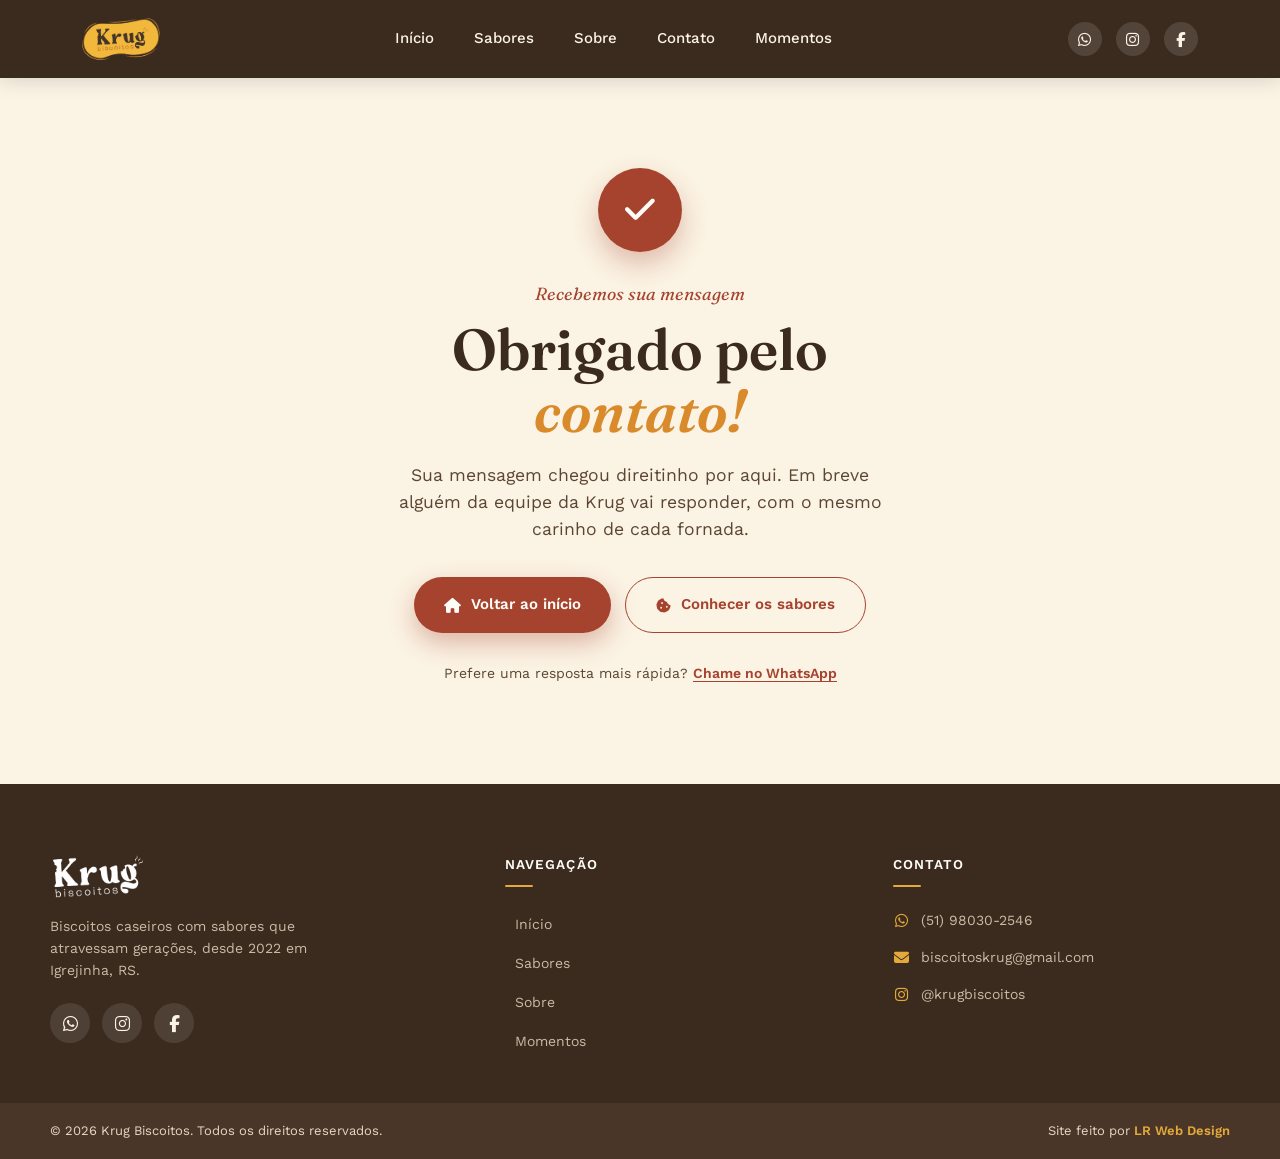
==== commit 3ae8c7f4: "novos ajustes" ====
--- a/obrigado.html
+++ b/obrigado.html
@@ -29,20 +29,21 @@
       href="imagens/favicon_io/apple-touch-icon.png"
     />
     <meta name="theme-color" content="#3b2a1e" />
+    <script src="/js/rastreio.js" defer></script>
   </head>
   <body>
     <header class="site-header">
       <div class="wrap">
-        <a href="index.html" class="brand"
-          ><img src="assets/logo-krug.png" alt="Krug Biscoitos"
+        <a href="/" class="brand"
+          ><img src="imagens/logos/logo-krug.png" alt="Krug Biscoitos"
         /></a>
         <nav class="main-nav">
           <ul>
-            <li><a href="index.html">Início</a></li>
+            <li><a href="/">Início</a></li>
             <li><a href="sabores.html">Sabores</a></li>
-            <li><a href="index.html#sobre">Sobre</a></li>
-            <li><a href="index.html#contato">Contato</a></li>
-            <li><a href="index.html#seu-momento">Momentos</a></li>
+            <li><a href="/#sobre">Sobre</a></li>
+            <li><a href="/#contato">Contato</a></li>
+            <li><a href="/#seu-momento">Momentos</a></li>
           </ul>
         </nav>
         <div class="social-links">
@@ -60,7 +61,10 @@
             rel="noopener"
             ><i class="fa-brands fa-instagram"></i
           ></a>
-          <a href="SEU_LINK_FACEBOOK" aria-label="Facebook" target="_blank"
+          <a
+            href="https://www.facebook.com/1401909642997901"
+            aria-label="Facebook"
+            target="_blank"
             ><i class="fa-brands fa-facebook-f"></i
           ></a>
         </div>
@@ -74,11 +78,11 @@
       </div>
       <nav class="mobile-nav">
         <ul>
-          <li><a href="index.html">Início</a></li>
+          <li><a href="/">Início</a></li>
           <li><a href="sabores.html">Sabores</a></li>
-          <li><a href="index.html#sobre">Sobre</a></li>
-          <li><a href="index.html#contato">Contato</a></li>
-          <li><a href="index.html#seu-momento">Momentos</a></li>
+          <li><a href="/#sobre">Sobre</a></li>
+          <li><a href="/#contato">Contato</a></li>
+          <li><a href="/#seu-momento">Momentos</a></li>
         </ul>
       </nav>
     </header>
@@ -93,7 +97,7 @@
           Krug vai responder, com o mesmo carinho de cada fornada.
         </p>
         <div class="obrigado-botoes">
-          <a href="index.html" class="btn btn-primary"
+          <a href="/" class="btn btn-primary"
             ><i class="fa-solid fa-house"></i> Voltar ao início</a
           >
           <a href="sabores.html" class="btn btn-outline"
@@ -135,7 +139,11 @@
               aria-label="Instagram"
               ><i class="fa-brands fa-instagram"></i
             ></a>
-            <a href="#" target="_blank" rel="noopener" aria-label="Facebook"
+            <a
+              href="https://www.facebook.com/1401909642997901"
+              target="_blank"
+              rel="noopener"
+              aria-label="Facebook"
               ><i class="fa-brands fa-facebook-f"></i
             ></a>
           </div>
@@ -144,10 +152,10 @@
         <div class="footer-col footer-nav">
           <h4>Navegação</h4>
           <ul>
-            <li><a href="index.html">Início</a></li>
+            <li><a href="/">Início</a></li>
             <li><a href="sabores.html">Sabores</a></li>
-            <li><a href="index.html#sobre">Sobre</a></li>
-            <li><a href="index.html#seu-momento">Momentos</a></li>
+            <li><a href="/#sobre">Sobre</a></li>
+            <li><a href="/#seu-momento">Momentos</a></li>
           </ul>
         </div>
 
@@ -164,8 +172,7 @@
             </li>
             <li>
               <a href="mailto:contato@krugbiscoitos.com.br"
-                ><i class="fa-solid fa-envelope"></i
-                >contato@krugbiscoitos.com.br</a
+                ><i class="fa-solid fa-envelope"></i>biscoitoskrug@gmail.com</a
               >
             </li>
             <li>
--- a/css/style.css
+++ b/css/style.css
@@ -352,7 +352,7 @@
       rgba(20, 13, 7, 0.75) 65%,
       rgba(20, 13, 7, 0.85) 100%
     ),
-    url(../imagens/imagens/hero_krug_biscoitos.png);
+    url(../imagens/imagens/hero_krug_biscoitos.webp);
   background-position: center;
   background-size: cover;
   z-index: -1;
@@ -1668,7 +1668,7 @@
   align-items: center;
   padding: 0;
   color: var(--white);
-  background-image: url(../imagens/sabores/banner-sabores.png);
+  background-image: url(../imagens/sabores/banner-sabores.webp);
   background-position: center;
   background-size: cover;
 }
@@ -2501,3 +2501,16 @@
     font-size: 0.95rem;
   }
 }
+
+/* Botão do hero: texto curto no celular, pra não quebrar em duas linhas */
+.btn-hero .txt-curto {
+  display: none;
+}
+@media (max-width: 700px) {
+  .btn-hero .txt-longo {
+    display: none;
+  }
+  .btn-hero .txt-curto {
+    display: inline;
+  }
+}
